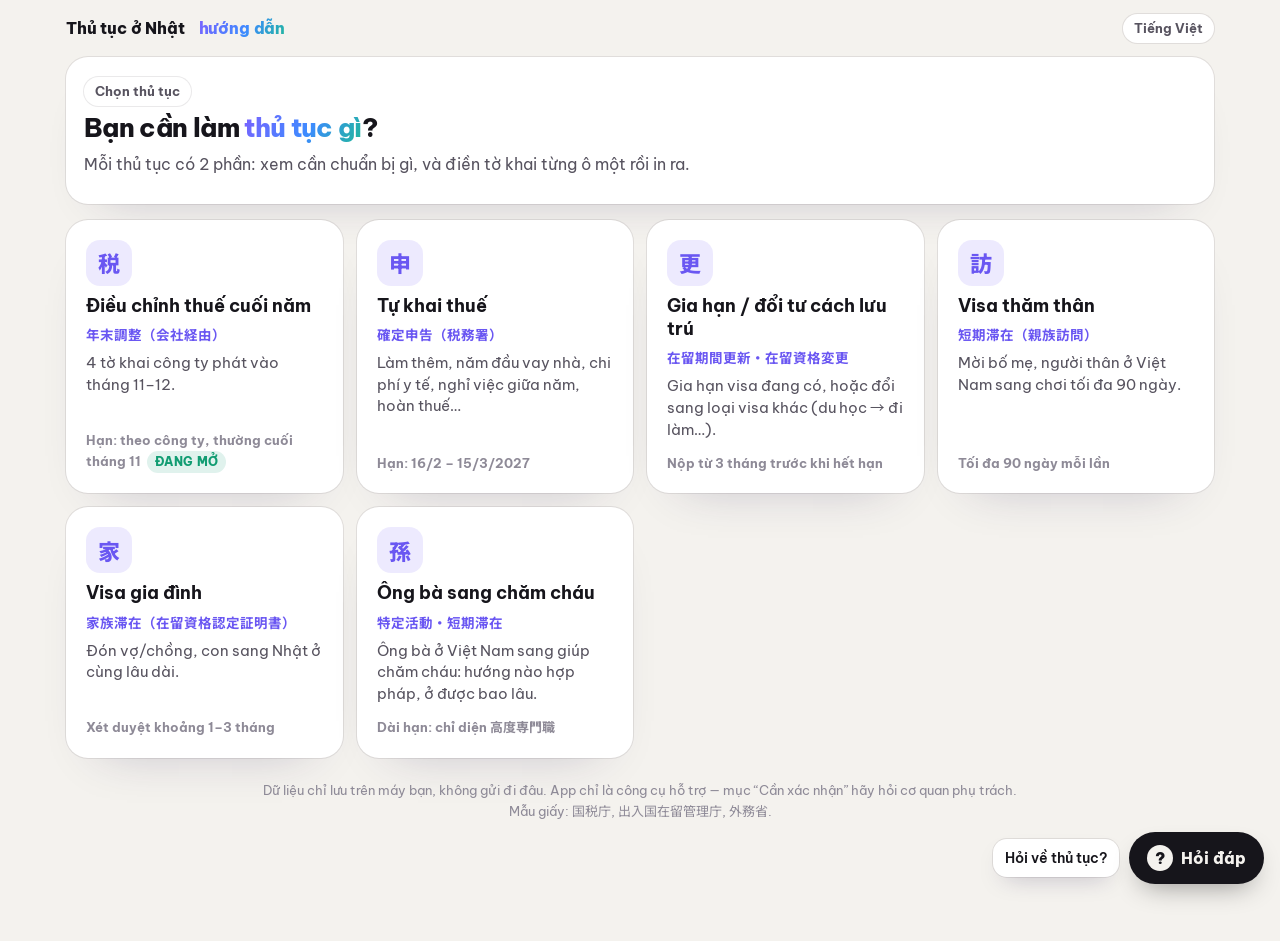
==== index.html @ f13cd837 "Trang chủ và hướng dẫn theo mẫu mới, thêm Ông bà sang chăm cháu, thêm Hỏi đáp Co-Authored-By: Claude" ====
<!DOCTYPE html>
<html lang="vi">
<head>
<meta charset="utf-8">
<meta name="viewport" content="width=device-width, initial-scale=1, viewport-fit=cover">
<meta name="theme-color" content="#F4F2EE">
<title>Thủ tục ở Nhật — hướng dẫn cho người Việt</title>
<meta name="description" content="Hướng dẫn người Việt tại Nhật: 年末調整, 確定申告, gia hạn lưu trú, visa gia đình, visa thăm thân, ông bà sang chăm cháu.">
<link rel="manifest" href="manifest.webmanifest">
<link rel="icon" type="image/png" sizes="32x32" href="icons/favicon-32.png">
<link rel="apple-touch-icon" href="icons/apple-touch-icon.png">
<meta name="apple-mobile-web-app-capable" content="yes">
<meta name="apple-mobile-web-app-title" content="Thủ tục Nhật">
<link rel="preconnect" href="https://fonts.googleapis.com"><link rel="preconnect" href="https://fonts.gstatic.com" crossorigin>
<link rel="stylesheet" href="https://fonts.googleapis.com/css2?family=Be+Vietnam+Pro:wght@400;500;600;700;800&family=Noto+Sans+JP:wght@400;500;700&family=Klee+One:wght@600&display=swap">
<link rel="stylesheet" href="assets/app.css?v=1795697270">
</head>
<body class="home-page">
<div class="wrap">
  <header class="top">
    <a class="brand" href="./" style="color:inherit;text-decoration:none">Thủ tục ở Nhật&nbsp;<span class="brand-g">hướng dẫn</span></a>
    <div class="top-r"><button type="button" class="pill install" id="installBtn" hidden><svg class="icon" width="16" height="16" viewBox="0 0 24 24" aria-hidden="true"><path d="M12 3v12M7 10l5 5 5-5M5 21h14"/></svg>Cài app</button><span class="pill-tag yr">Tiếng Việt</span>
      <div class="acct-pop" id="installPop" hidden><b>Cài app lên iPhone/iPad</b>1. Mở trang bằng Safari. 2. Bấm nút Chia sẻ. 3. Chọn 「Thêm vào MH chính」.</div></div>
  </header>
  <main id="app" aria-live="polite"><section class="card"><span class="pill-tag">Chọn thủ tục</span><h1>Bạn cần làm <span class="g">thủ tục gì</span>?</h1><p class="lead">Mỗi thủ tục có 2 phần: xem cần chuẩn bị gì, và điền tờ khai từng ô một rồi in ra.</p></section><div class="pgrid"><a class="pcard" href="nenmatsu.html"><span class="ic">税</span><b>Điều chỉnh thuế cuối năm</b><span class="jp">年末調整（会社経由）</span><p>4 tờ khai công ty phát vào tháng 11–12.</p><span class="when">Hạn: theo công ty, thường cuối tháng 11<span class=tag-open>ĐANG MỞ</span></span></a><a class="pcard" href="kakutei.html"><span class="ic">申</span><b>Tự khai thuế</b><span class="jp">確定申告（税務署）</span><p>Làm thêm, năm đầu vay nhà, chi phí y tế, nghỉ việc giữa năm, hoàn thuế…</p><span class="when">Hạn: 16/2 – 15/3/2027</span></a><a class="pcard" href="zairyu.html"><span class="ic">更</span><b>Gia hạn / đổi tư cách lưu trú</b><span class="jp">在留期間更新・在留資格変更</span><p>Gia hạn visa đang có, hoặc đổi sang loại visa khác (du học → đi làm…).</p><span class="when">Nộp từ 3 tháng trước khi hết hạn</span></a><a class="pcard" href="shinzoku.html"><span class="ic">訪</span><b>Visa thăm thân</b><span class="jp">短期滞在（親族訪問）</span><p>Mời bố mẹ, người thân ở Việt Nam sang chơi tối đa 90 ngày.</p><span class="when">Tối đa 90 ngày mỗi lần</span></a><a class="pcard" href="kazoku.html"><span class="ic">家</span><b>Visa gia đình</b><span class="jp">家族滞在（在留資格認定証明書）</span><p>Đón vợ/chồng, con sang Nhật ở cùng lâu dài.</p><span class="when">Xét duyệt khoảng 1–3 tháng</span></a><a class="pcard" href="mago.html"><span class="ic">孫</span><b>Ông bà sang chăm cháu</b><span class="jp">特定活動・短期滞在</span><p>Ông bà ở Việt Nam sang giúp chăm cháu: hướng nào hợp pháp, ở được bao lâu.</p><span class="when">Dài hạn: chỉ diện 高度専門職</span></a></div></main>
  <footer>Dữ liệu chỉ lưu trên máy bạn, không gửi đi đâu. App chỉ là công cụ hỗ trợ — mục “Cần xác nhận” hãy hỏi cơ quan phụ trách.<br>Mẫu giấy: 国税庁, 出入国在留管理庁, 外務省.</footer>
</div>
<nav class="nav" id="nav" hidden><div class="nav-in" id="navIn"></div></nav>
<script>window.QA_TOPIC="general"</script>
<script src="assets/faq-data.js?v=1795697270"></script>
<script src="assets/faq.js?v=1795697270"></script>
<script src="assets/pwa.js?v=1795697270"></script>
</body>
</html>
---- assets/app.css ----
/* Layout: một cột trên điện thoại; hướng dẫn 2 cột (tờ giấy | bước) trên máy tính */
:root{
  color-scheme:light;
  --bg:#F4F6F9; --surface:#FFFFFF; --sunken:#F1F4F8; --ink:#0F172A; --ink-2:#475569; --ink-3:#8492A6;
  --line:#E2E8F0; --line-2:#CBD5E1;
  --primary:#1D4ED8; --primary-ink:#FFFFFF; --primary-soft:#EEF3FF; --primary-line:#BFD0FF;
  --ok:#15803D; --ok-soft:#ECFDF3; --warn:#B45309; --warn-soft:#FFF7ED; --danger:#B91C1C; --danger-soft:#FEF2F2;
  --pen:#1F3FBF; --paper:#FFFDF7; --paper-line:#EFE9D8; --paper-ink:#8A7E5E; --mark:#F59E0B;
  --viewer:#E9EDF3;
  --r-lg:20px; --r-md:14px; --r-sm:10px;
  --sh-1:0 1px 2px rgba(15,23,42,.06),0 1px 1px rgba(15,23,42,.04); --sh-2:0 12px 32px -14px rgba(15,23,42,.22);
  --f:"Be Vietnam Pro","Noto Sans JP",-apple-system,BlinkMacSystemFont,"Segoe UI",Roboto,"Hiragino Sans",sans-serif;
  --jp:"Noto Sans JP","Hiragino Sans","Hiragino Kaku Gothic ProN","Yu Gothic",Meiryo,sans-serif;
  --hand:"Klee One","Noto Sans JP","Hiragino Maru Gothic ProN",sans-serif;
  /* tên cũ dùng trong code */
  --ux-warn:var(--warn); --ux-mint:var(--ok); --ux-ink-3:var(--ink-3); --ux-accent:var(--primary); --ux-accent-soft:var(--primary-soft); --ux-danger:var(--danger);
}
@media (prefers-color-scheme:dark){:root:not([data-theme="light"]){
  color-scheme:dark;
  --bg:#0B1120; --surface:#131B2E; --sunken:#1A2338; --ink:#E8EDF5; --ink-2:#AAB6C8; --ink-3:#7C89A0; --line:#243049; --line-2:#334260;
  --primary:#7EA6FF; --primary-ink:#0B1120; --primary-soft:rgba(126,166,255,.14); --primary-line:#3C5A9C;
  --ok:#4ADE80; --ok-soft:rgba(74,222,128,.12); --warn:#FBBF24; --warn-soft:rgba(251,191,36,.12); --danger:#F87171; --danger-soft:rgba(248,113,113,.12);
  --pen:#9DB8FF; --paper:#1C2436; --paper-line:#2A3550; --paper-ink:#A99F82; --viewer:#0E1526;
  --sh-1:0 1px 2px rgba(0,0,0,.4); --sh-2:0 12px 32px -14px rgba(0,0,0,.7);
}}
:root[data-theme="dark"]{
  color-scheme:dark;
  --bg:#0B1120; --surface:#131B2E; --sunken:#1A2338; --ink:#E8EDF5; --ink-2:#AAB6C8; --ink-3:#7C89A0; --line:#243049; --line-2:#334260;
  --primary:#7EA6FF; --primary-ink:#0B1120; --primary-soft:rgba(126,166,255,.14); --primary-line:#3C5A9C;
  --ok:#4ADE80; --ok-soft:rgba(74,222,128,.12); --warn:#FBBF24; --warn-soft:rgba(251,191,36,.12); --danger:#F87171; --danger-soft:rgba(248,113,113,.12);
  --pen:#9DB8FF; --paper:#1C2436; --paper-line:#2A3550; --paper-ink:#A99F82; --viewer:#0E1526;
  --sh-1:0 1px 2px rgba(0,0,0,.4); --sh-2:0 12px 32px -14px rgba(0,0,0,.7);
}
*,*::before,*::after{box-sizing:border-box}
html{-webkit-text-size-adjust:100%}
body{margin:0;min-height:100vh;background:var(--bg);color:var(--ink);font-family:var(--f);font-size:17px;line-height:1.6;-webkit-font-smoothing:antialiased;-webkit-tap-highlight-color:transparent;overflow-wrap:break-word}
body::before{content:"";position:fixed;inset:0 0 auto;height:env(safe-area-inset-top,0px);z-index:30;background:var(--bg)}
button,input,select,textarea{font:inherit;color:inherit}
button{cursor:pointer}
:focus-visible{outline:3px solid var(--primary);outline-offset:2px}
[hidden]{display:none!important}
.icon{width:20px;height:20px;stroke:currentColor;fill:none;stroke-width:2;stroke-linecap:round;stroke-linejoin:round;flex:none;vertical-align:middle}
.jp{font-family:var(--jp)}
.wrap{max-width:720px;margin:0 auto;padding-block:10px 120px;padding-left:max(16px,env(safe-area-inset-left,0px));padding-right:max(16px,env(safe-area-inset-right,0px))}
body.wide .wrap,body.wide .nav-in{max-width:1240px}
/* Header */
header.top{display:flex;align-items:center;gap:10px;margin:4px 0 14px}
.brand{display:flex;align-items:center;gap:10px;font-weight:800;font-size:16px;letter-spacing:-.01em}
.brand .logo{width:34px;height:34px;border-radius:10px;background:var(--primary);color:var(--primary-ink);display:grid;place-items:center;font-family:var(--jp);font-size:16px;font-weight:700}
.brand small{display:block;font-size:12px;font-weight:600;color:var(--ink-3);line-height:1.2}
.top-r{margin-left:auto;display:flex;gap:8px;align-items:center;position:relative}
.pill{display:inline-flex;align-items:center;gap:6px;height:30px;padding:0 12px;border-radius:999px;font-size:13px;font-weight:700;background:var(--surface);box-shadow:0 0 0 1px var(--line);color:var(--ink-2)}
.acct{width:40px;height:40px;border-radius:12px;border:0;background:var(--surface);box-shadow:0 0 0 1px var(--line);display:grid;place-items:center;color:var(--ink-2)}
.acct-pop{position:absolute;right:0;top:48px;z-index:40;width:260px;padding:14px;border-radius:var(--r-md);background:var(--surface);box-shadow:0 0 0 1px var(--line),var(--sh-2);font-size:14.5px;color:var(--ink-2)}
.acct-pop b{display:block;color:var(--ink);font-size:15.5px;margin-bottom:4px}
/* Cards & text */
.card{background:var(--surface);border-radius:var(--r-lg);padding:20px 18px;box-shadow:var(--sh-1),0 0 0 1px var(--line);margin-bottom:14px}
.eyebrow,.card>.pill:first-child{display:inline-block;height:auto;padding:0;background:none;box-shadow:none;font-size:12.5px;font-weight:800;color:var(--primary);letter-spacing:.05em;text-transform:uppercase}
h1{font-size:26px;line-height:1.25;margin:6px 0 8px;letter-spacing:-.025em;font-weight:800;text-wrap:balance}
h1 .g{color:var(--primary)}
h2{font-size:19px;margin:0;letter-spacing:-.015em;font-weight:800}
.lead{color:var(--ink-2);margin:0 0 6px;font-size:16px}
.small{font-size:14px;color:var(--ink-3);margin:4px 0 0}
.chosen{margin-top:12px;padding:10px 12px;border-radius:var(--r-sm);background:var(--sunken);font-size:14px;color:var(--ink-2)}
/* Buttons */
.btn{display:inline-flex;align-items:center;justify-content:center;gap:8px;min-height:54px;padding:0 22px;border:0;border-radius:var(--r-md);font-weight:700;font-size:16.5px;transition:transform .15s ease,background-color .2s,box-shadow .2s}
.btn:active{transform:scale(.98)}
.btn-pri{background:var(--primary);color:var(--primary-ink);box-shadow:0 6px 16px -8px rgba(29,78,216,.6)}
.btn-sec{background:var(--surface);color:var(--ink);box-shadow:inset 0 0 0 1.5px var(--line-2)}
.btn-ghost{background:transparent;color:var(--ink-2);box-shadow:inset 0 0 0 1.5px var(--line-2)}
.btn[disabled]{opacity:.4;cursor:default;box-shadow:none}
.btn-wide{width:100%}
.linkbtn{border:0;background:transparent;color:var(--primary);font-weight:700;font-size:15px;padding:8px 6px;min-height:44px}
/* Questions */
.sec-title{display:flex;align-items:center;gap:10px;margin:0 0 6px}
.sec-num{flex:none;width:32px;height:32px;border-radius:10px;display:grid;place-items:center;font-weight:800;font-size:14px;background:var(--primary-soft);color:var(--primary)}
.q{padding:16px 0;border-top:1px solid var(--line)}
.sec-title+.q,.q:first-of-type{border-top:0}
.q-head{display:flex;align-items:flex-start;gap:10px}
.q-label{flex:1;font-weight:700;font-size:17px;line-height:1.45}
.help-btn{flex:none;width:36px;height:36px;border-radius:10px;border:0;background:var(--sunken);color:var(--ink-2);font-weight:800;font-size:15px;transition:background-color .2s,color .2s}
.help-btn[aria-expanded="true"]{background:var(--primary);color:var(--primary-ink)}
.help{display:grid;grid-template-rows:0fr;transition:grid-template-rows .25s ease}
.help.open{grid-template-rows:1fr}
.help>div{overflow:hidden}
.help p{margin:10px 0 0;padding:11px 13px;border-radius:var(--r-sm);background:var(--sunken);font-size:15px;color:var(--ink-2);line-height:1.55}
.jp-req{display:inline-flex;align-items:center;gap:4px;margin-top:6px;padding:2px 9px;border-radius:7px;font-size:12.5px;font-weight:700;background:var(--warn-soft);color:var(--warn)}
.field{margin-top:10px}
.inp{width:100%;min-height:54px;padding:12px 14px;border-radius:var(--r-sm);border:0;background:var(--surface);box-shadow:inset 0 0 0 1.5px var(--line-2);font-size:17px;font-weight:500;transition:box-shadow .15s}
.inp:focus{outline:none;box-shadow:inset 0 0 0 2px var(--primary),0 0 0 4px var(--primary-soft)}
.inp::placeholder{color:var(--ink-3);font-weight:400}
select.inp{appearance:none;-webkit-appearance:none;background-image:linear-gradient(45deg,transparent 50%,var(--ink-3) 50%),linear-gradient(135deg,var(--ink-3) 50%,transparent 50%);background-position:calc(100% - 20px) 50%,calc(100% - 14px) 50%;background-size:6px 6px;background-repeat:no-repeat;padding-right:36px}
.sub-label{display:block;font-size:14px;font-weight:700;color:var(--ink-2);margin:12px 0 5px}
.chips{display:grid;grid-template-columns:repeat(auto-fit,minmax(140px,1fr));gap:8px;margin-top:12px}
.chip{display:flex;align-items:center;gap:10px;min-height:52px;padding:10px 14px;border-radius:var(--r-sm);border:0;background:var(--surface);box-shadow:inset 0 0 0 1.5px var(--line-2);font-weight:700;font-size:16px;color:var(--ink);text-align:left;line-height:1.3;transition:background-color .15s,box-shadow .15s}
.chip::before{content:"";flex:none;width:20px;height:20px;border-radius:50%;box-shadow:inset 0 0 0 2px var(--line-2);transition:box-shadow .15s}
.chip[aria-pressed="true"]{background:var(--primary-soft);color:var(--primary);box-shadow:inset 0 0 0 2px var(--primary)}
.chip[aria-pressed="true"]::before{box-shadow:inset 0 0 0 6px var(--primary)}
.hint{font-size:14px;color:var(--ink-3);margin-top:6px}
.calc{margin-top:8px;font-size:14.5px;color:var(--ok);font-weight:700}
.warnbox{display:flex;gap:10px;margin-top:10px;padding:12px 14px;border-radius:var(--r-md);background:var(--warn-soft);color:var(--ink);font-size:15px;line-height:1.5}
.warnbox>.icon{color:var(--warn);margin-top:1px}
.stopbox{padding:14px 16px;border-radius:var(--r-md);background:var(--danger-soft);color:var(--ink);font-size:16px;box-shadow:inset 3px 0 0 var(--danger)}
.person{margin-top:12px;padding:16px;border-radius:var(--r-md);background:var(--sunken);box-shadow:inset 0 0 0 1px var(--line)}
.person .chip,.person .inp{background:var(--surface)}
.person-h{display:flex;justify-content:space-between;align-items:center;font-weight:800}
.del{border:0;background:transparent;color:var(--danger);font-weight:700;font-size:15px;min-height:40px;padding:0 6px}
.add{margin-top:12px}
.checks label{display:flex;gap:12px;align-items:flex-start;padding:12px 14px;margin-top:8px;border-radius:var(--r-sm);box-shadow:inset 0 0 0 1.5px var(--line-2);font-size:16px;font-weight:600}
.checks input{width:22px;height:22px;flex:none;margin-top:1px;accent-color:var(--primary)}
.grid2{display:grid;grid-template-columns:1fr 1fr;gap:10px}
@media (max-width:460px){.grid2{grid-template-columns:1fr}}
/* Picker */
.pick-list{display:grid;gap:12px;margin-bottom:14px}
@media (min-width:900px){.pick-list{grid-template-columns:1fr 1fr}}
.pk{position:relative;display:flex;gap:14px;align-items:flex-start;width:100%;text-align:left;padding:12px;border:0;border-radius:var(--r-lg);background:var(--surface);box-shadow:0 0 0 1px var(--line),var(--sh-1);color:var(--ink);transition:box-shadow .2s}
.pk:hover{box-shadow:0 0 0 1.5px var(--primary-line),var(--sh-1)}
.pk.on{box-shadow:0 0 0 2px var(--primary),0 10px 24px -14px rgba(29,78,216,.55)}
.pk-thumb{position:relative;flex:none;width:112px;height:80px;border-radius:10px;overflow:hidden;background:#fff;box-shadow:0 0 0 1px var(--line)}
.pk-thumb img{width:100%;height:100%;object-fit:cover;object-position:0 0}
.pk-thumb span{position:absolute;left:5px;bottom:5px;padding:1px 6px;border-radius:6px;background:rgba(15,23,42,.8);color:#fff;font-size:11px;font-weight:700}
.pk-body{min-width:0;padding-right:30px}
.pk-t{display:block;font-family:var(--jp);font-weight:700;font-size:14.5px;line-height:1.4}
.pk-y{display:block;font-size:13px;color:var(--ink-3);font-weight:600;margin:3px 0 6px}
.pk-w{display:block;font-size:14px;color:var(--ink-2);line-height:1.45}
.pk-check{position:absolute;top:12px;right:12px;width:28px;height:28px;border-radius:9px;display:grid;place-items:center;box-shadow:inset 0 0 0 2px var(--line-2);background:var(--surface);color:var(--primary-ink)}
.pk.on .pk-check{background:var(--primary);box-shadow:none}
.tip{display:flex;gap:10px;padding:12px 14px;border-radius:var(--r-md);background:var(--primary-soft);color:var(--ink);font-size:14.5px;line-height:1.5;margin-bottom:14px}
.tip>.icon{color:var(--primary);margin-top:1px}
/* Guide */
.gtop{position:sticky;top:env(safe-area-inset-top,0px);z-index:8;display:flex;align-items:center;gap:12px;padding:8px 0 12px;background:var(--bg)}
.iconbtn{flex:none;width:44px;height:44px;border-radius:12px;border:0;display:grid;place-items:center;background:var(--surface);color:var(--ink);box-shadow:0 0 0 1px var(--line)}
.prog{flex:1;min-width:0}
.prog-row{display:flex;justify-content:space-between;gap:10px;font-size:13.5px;font-weight:700;color:var(--ink-2)}
.prog-row span{overflow:hidden;text-overflow:ellipsis;white-space:nowrap}
.prog-row b{color:var(--ink);font-variant-numeric:tabular-nums}
.bar{height:6px;border-radius:3px;background:var(--line);overflow:hidden;margin-top:6px}
.bar i{display:block;height:100%;border-radius:inherit;background:var(--primary);transform-origin:0 50%;transition:transform .4s ease}
.glayout{display:grid;gap:14px;align-items:start}
@media (min-width:900px){body.wide .glayout{grid-template-columns:minmax(0,1.25fr) minmax(0,1fr)}.glayout .fpanel{position:sticky;top:calc(env(safe-area-inset-top,0px) + 76px)}}
.fpanel{position:relative;padding:0;overflow:hidden;margin:0}
.fview{overflow:auto;background:var(--viewer);height:260px;-webkit-overflow-scrolling:touch}
@media (min-width:900px){.fview{height:calc(100vh - 200px);min-height:420px}}
.fview svg{display:block}
.ftools{position:absolute;right:10px;top:10px;display:flex;gap:6px;padding:5px;border-radius:14px;background:rgba(255,255,255,.95);box-shadow:0 2px 10px rgba(15,23,42,.15),0 0 0 1px rgba(15,23,42,.06)}
.ftools button{min-width:40px;height:40px;padding:0 10px;border:0;border-radius:10px;background:transparent;color:#0F172A;font-weight:700;font-size:13.5px;display:grid;place-items:center}
.ftools button.on{background:#0F172A;color:#fff}
.flabel{position:absolute;left:10px;top:10px;padding:5px 10px;border-radius:9px;background:rgba(15,23,42,.82);color:#fff;font-size:12.5px;font-weight:600;pointer-events:none}
.fnote{margin:0;padding:8px 12px;font-size:12.5px;color:var(--ink-3);border-top:1px solid var(--line)}
.hl{fill:rgba(29,78,216,.16);stroke:#1D4ED8;stroke-width:2;animation:hlp 1.8s ease-in-out infinite}
@keyframes hlp{50%{fill:rgba(29,78,216,.28)}}
.step-card{margin:0;animation:rise .3s ease-out}
@keyframes rise{from{opacity:.4;transform:translateY(6px)}to{opacity:1;transform:none}}
.crumb{font-family:var(--jp);font-size:13px;color:var(--ink-2);font-weight:500;line-height:1.5}
.st{display:flex;gap:10px;align-items:flex-start;margin-top:10px}
.st .n{flex:none;font-size:13px;font-weight:800;color:var(--primary);background:var(--primary-soft);border-radius:8px;padding:3px 8px;margin-top:4px;font-variant-numeric:tabular-nums}
.st .tt{font-family:var(--jp);font-size:23px;font-weight:700;line-height:1.35;letter-spacing:-.01em}
.st .tt small{display:block;font-family:var(--f);font-size:15px;color:var(--ink-3);font-weight:600;letter-spacing:0}
.vi{font-size:17px;margin:10px 0 4px;color:var(--ink)}
.steplist{margin:8px 0 0;padding-left:20px;font-size:16px}
.steplist li{margin:4px 0}
.badges{display:flex;flex-wrap:wrap;gap:6px;margin:10px 0 0}
.b-jp,.b-opt{display:inline-flex;align-items:center;gap:5px;padding:3px 10px;border-radius:7px;font-size:13px;font-weight:700}
.b-jp{background:var(--warn-soft);color:var(--warn)}.b-opt{background:var(--danger-soft);color:var(--danger)}
.write{margin-top:14px;border-radius:var(--r-md);background:var(--paper);box-shadow:inset 0 0 0 1.5px var(--paper-line);padding:10px 14px 6px;background-image:repeating-linear-gradient(transparent 0 39px,var(--paper-line) 39px 40px);background-position:0 30px}
.write .wl{display:flex;align-items:center;gap:6px;font-size:12px;font-weight:800;color:var(--paper-ink);letter-spacing:.05em;text-transform:uppercase;height:30px}
.write .row{display:flex;justify-content:space-between;align-items:center;gap:12px;min-height:40px;font-family:var(--jp);font-size:13.5px;color:var(--paper-ink)}
.write .row b{font-family:var(--hand);font-size:22px;color:var(--pen);font-weight:600;text-align:right;white-space:pre-wrap;word-break:break-word;line-height:1.35}
.write .row.only b{text-align:left;flex:1}
.memo{margin-top:12px}
.note{display:flex;gap:10px;margin:14px 0 0;font-size:15px;color:var(--ink-2);line-height:1.55}
.note>.icon{color:var(--primary);margin-top:2px}
.glinks{text-align:center;margin-top:8px}
.nav{position:fixed;left:0;right:0;bottom:0;z-index:20;background:color-mix(in srgb,var(--surface) 92%,transparent);backdrop-filter:blur(12px);-webkit-backdrop-filter:blur(12px);border-top:1px solid var(--line);padding-block:12px calc(12px + env(safe-area-inset-bottom,0px));padding-left:max(16px,env(safe-area-inset-left,0px));padding-right:max(16px,env(safe-area-inset-right,0px))}
.nav-in{max-width:720px;margin:0 auto;display:flex;gap:10px}
.nav-in .btn{flex:1}
.nav-in .btn-back{flex:0 0 64px;padding:0}
@media (min-width:900px){.nav-in .btn-back{flex:0 0 160px}}
/* Summary */
.done-h{display:flex;gap:12px;align-items:center}
.done-ic{flex:none;width:52px;height:52px;border-radius:16px;background:var(--ok-soft);color:var(--ok);display:grid;place-items:center}
.stats{display:flex;gap:8px;flex-wrap:wrap;margin:14px 0 4px}
.chipx{display:inline-flex;align-items:center;gap:6px;height:30px;padding:0 12px;border-radius:999px;font-size:13.5px;font-weight:700}
.cx-blue{background:var(--primary-soft);color:var(--primary)}.cx-gray{background:var(--sunken);color:var(--ink-2)}.cx-warn{background:var(--warn-soft);color:var(--warn)}
.overview h2{font-family:var(--jp);font-size:16px}
.ov-img{margin-top:10px;overflow:auto;border-radius:12px;box-shadow:0 0 0 1px var(--line);background:#fff;cursor:zoom-in}
.ov-img svg{display:block;width:100%;height:auto}
.ov-img.big{cursor:zoom-out}.ov-img.big svg{width:1500px;max-width:none}
.sum-group h2{font-family:var(--jp);font-size:15.5px;margin-bottom:6px}
.sum-item{display:flex;gap:12px;align-items:flex-start;width:100%;text-align:left;border:0;background:transparent;padding:12px 4px;border-top:1px solid var(--line);color:var(--ink)}
.sum-item:hover{background:var(--sunken)}
.sum-item .n{flex:none;min-width:30px;height:30px;padding:0 6px;border-radius:9px;display:grid;place-items:center;font-size:13px;font-weight:800;background:var(--sunken);color:var(--ink-2)}
.sum-item .tt{font-family:var(--jp);font-weight:700}
.sum-item .vv{display:block;font-size:15px;color:var(--pen);white-space:pre-wrap;font-family:var(--hand)}
.sum-item .go{margin-left:auto;flex:none;color:var(--primary);font-weight:700;font-size:14px;padding-top:4px}
.actions{display:grid;gap:10px}
footer{margin-top:22px;font-size:13px;color:var(--ink-3);text-align:center;line-height:1.6}
footer a{color:inherit}
/* Lightbox (xem tờ giấy toàn màn hình) */
.lb{position:fixed;inset:0;z-index:50;background:#0B1220;color:#fff;display:flex;flex-direction:column;animation:lbin .2s ease-out}
@keyframes lbin{from{opacity:0}to{opacity:1}}
.lb-top{display:flex;align-items:center;gap:10px;padding:calc(10px + env(safe-area-inset-top,0px)) max(14px,env(safe-area-inset-right,0px)) 10px max(14px,env(safe-area-inset-left,0px))}
.lb-x{flex:none;width:44px;height:44px;border-radius:12px;border:0;background:rgba(255,255,255,.12);color:#fff;display:grid;place-items:center}
.lb-t{flex:1;min-width:0}.lb-t b{display:block;font-family:var(--jp);font-size:15px;line-height:1.35}.lb-t small{color:rgba(255,255,255,.62);font-size:13px;font-weight:600}
.lb-wrap{position:relative;flex:1;min-height:0;display:flex}
.lb-img{flex:1;overflow:auto;background:#1A2232;display:flex;-webkit-overflow-scrolling:touch}
.lb-sc{margin:auto;padding:8px}.lb-sc svg{display:block}
.lb-z{position:absolute;left:12px;bottom:12px;display:flex;gap:6px}
.lb-z button{min-width:46px;height:46px;padding:0 12px;border-radius:12px;border:0;background:rgba(255,255,255,.95);color:#0F172A;font-weight:700;font-size:14px;display:grid;place-items:center;box-shadow:0 4px 12px rgba(0,0,0,.3)}
.lb-how{background:var(--surface);color:var(--ink);border-radius:20px 20px 0 0;padding:14px max(16px,env(safe-area-inset-right,0px)) 0 max(16px,env(safe-area-inset-left,0px))}
.lb-how .h3{font-weight:800;font-size:15.5px;margin-bottom:8px}
.lb-how ol{list-style:none;margin:0;padding:0;display:grid;gap:6px}
.lb-how li{display:flex;gap:10px;align-items:flex-start;font-size:14.5px;line-height:1.45;color:var(--ink-2)}
.lb-how li i{flex:none;width:22px;height:22px;border-radius:7px;background:var(--mark);color:#111;font-style:normal;font-weight:800;font-size:12.5px;display:grid;place-items:center}
.lb-how li b{color:var(--ink);font-family:var(--jp)}
.lb-act{display:flex;gap:10px;padding:12px 0 calc(16px + env(safe-area-inset-bottom,0px))}
.lb-act .btn{flex:1}
.mark{fill:rgba(245,158,11,.16);stroke:#F59E0B;stroke-width:2.2}
.markn{fill:#F59E0B}.markt{fill:#111;font:800 11px var(--f)}
@media (prefers-reduced-motion:reduce){*,*::before,*::after{animation-duration:.001ms!important;transition-duration:.001ms!important}}
@media print{
  header.top .top-r,.nav,.no-print,.gtop,.lb{display:none!important}
  body{background:#fff;color:#000;font-size:12pt}
  .card{box-shadow:none;border:1px solid #ccc;break-inside:avoid}
  .overview{break-before:page}.ov-img{overflow:visible;box-shadow:none}.ov-img svg,.ov-img.big svg{width:100%;max-width:100%}
  .sum-group{display:none!important}
}
@media (max-width:899px){.hide-sm{display:none}}
/* ===== Trang thủ tục & trang chủ ===== */
.back{display:inline-flex;align-items:center;gap:6px;height:40px;padding:0 12px 0 8px;border-radius:12px;background:var(--surface);box-shadow:0 0 0 1px var(--line);color:var(--ink);font-weight:700;font-size:14px;text-decoration:none}
.hero-card h1{margin-bottom:6px}
.tabbar{position:sticky;top:env(safe-area-inset-top,0px);z-index:9;display:grid;grid-template-columns:repeat(3,1fr);gap:6px;padding:6px;margin:0 0 14px;border-radius:16px;background:var(--surface);box-shadow:0 0 0 1px var(--line),var(--sh-1)}
.tab{display:flex;align-items:center;justify-content:center;gap:8px;min-height:48px;padding:6px 8px;border:0;border-radius:11px;background:transparent;color:var(--ink-2);font-weight:700;font-size:14.5px;line-height:1.25;text-align:center}
.tab span{flex:none;width:22px;height:22px;border-radius:7px;display:grid;place-items:center;font-size:12px;background:var(--sunken);color:var(--ink-2)}
.tab.on{background:var(--primary);color:var(--primary-ink)}.tab.on span{background:rgba(255,255,255,.22);color:var(--primary-ink)}
@media (max-width:480px){.tab{flex-direction:column;gap:3px;font-size:12.5px}}
body:has(.tabbar) .gtop{top:calc(env(safe-area-inset-top,0px) + 72px)}
.facts{display:grid;gap:10px;margin-bottom:14px}
@media (min-width:700px){.facts{grid-template-columns:1fr 1fr}}
.fact{display:flex;gap:12px;padding:14px 16px;border-radius:var(--r-lg);background:var(--surface);box-shadow:0 0 0 1px var(--line),var(--sh-1)}
.fact-ic{flex:none;width:38px;height:38px;border-radius:12px;display:grid;place-items:center;background:var(--primary-soft);color:var(--primary)}
.fact b{display:block;font-size:14px;color:var(--ink-3);font-weight:700;margin-bottom:2px}
.fact span{display:block;font-size:15.5px;line-height:1.55}
.fact small{display:block;margin-top:6px;font-size:13.5px;color:var(--ink-2);line-height:1.5}
.tl{list-style:none;margin:10px 0 0;padding:0;counter-reset:s;display:grid;gap:12px}
.tl li{position:relative;padding-left:44px;counter-increment:s;min-height:32px}
.tl li::before{content:counter(s);position:absolute;left:0;top:0;width:32px;height:32px;border-radius:10px;display:grid;place-items:center;background:var(--primary);color:var(--primary-ink);font-weight:800;font-size:14px}
.tl li b{display:block;font-size:16px}.tl li span{display:block;font-size:15px;color:var(--ink-2);line-height:1.55}
.cl{list-style:none;margin:10px 0 0;padding:0;display:grid;gap:8px}
.cl li{display:flex;gap:12px;align-items:flex-start;padding:12px;border-radius:var(--r-md);background:var(--sunken)}
.cl li.done{opacity:.6}
.ckb{flex:none;width:30px;height:30px;border-radius:9px;border:0;background:var(--surface);box-shadow:inset 0 0 0 2px var(--line-2);display:grid;place-items:center;color:var(--primary-ink)}
.cl li.done .ckb{background:var(--ok);box-shadow:none}
.cl b{display:block;font-size:15.5px;line-height:1.45}.cl b .jp{font-weight:700}
.cl span{display:block;font-size:14.5px;color:var(--ink-2);line-height:1.5;margin-top:2px}
.cl small{display:flex;gap:5px;align-items:center;margin-top:5px;font-size:13.5px;color:var(--ink-3)}
.cl em{display:flex;gap:5px;align-items:flex-start;margin-top:5px;font-size:13.5px;color:var(--warn);font-style:normal;font-weight:600}
.src ul{list-style:none;margin:8px 0 0;padding:0;display:grid;gap:8px;font-size:15px}
.src a{color:var(--primary);font-weight:600}
.write .muted{color:var(--ink-3);font-family:var(--f);font-size:15px}
.kv{display:grid;gap:8px;margin-top:10px}
.kv div{display:flex;justify-content:space-between;gap:10px;padding:10px 12px;border-radius:var(--r-sm);background:var(--sunken);font-size:15px}
.kv b{font-variant-numeric:tabular-nums}.kv .big{background:var(--primary-soft);color:var(--primary);font-size:17px}
.procs{display:grid;gap:12px}
@media (min-width:760px){.procs{grid-template-columns:1fr 1fr}}
.proc{display:flex;gap:14px;align-items:flex-start;padding:16px;border-radius:var(--r-lg);background:var(--surface);box-shadow:0 0 0 1px var(--line),var(--sh-1);color:var(--ink);text-decoration:none;transition:box-shadow .2s}
.proc:hover{box-shadow:0 0 0 2px var(--primary-line),var(--sh-1)}
.proc-ic{flex:none;width:48px;height:48px;border-radius:14px;display:grid;place-items:center;background:var(--primary-soft);color:var(--primary)}
.proc b{display:block;font-size:17px;line-height:1.35}.proc .jp{display:block;font-size:13px;color:var(--ink-3);margin:2px 0 6px}
.proc span.d{display:block;font-size:14.5px;color:var(--ink-2);line-height:1.5}
.proc .go{margin-left:auto;align-self:center;color:var(--primary)}
.proc.main{box-shadow:0 0 0 2px var(--primary),var(--sh-1)}
.mini-hero{margin:0 2px 10px}.mini-hero b{display:block;font-size:18px;font-weight:800;line-height:1.3}.mini-hero .jp{display:block;font-size:12.5px;color:var(--ink-3);line-height:1.4}
@media (max-width:480px){.flabel{display:none}.brand small{display:none}.brand{font-size:15px;gap:8px}.install{padding:0 10px}h1{font-size:24px}}
.install{white-space:nowrap;flex:none;border:0;cursor:pointer;background:var(--primary);color:var(--primary-ink);box-shadow:none}
.back{flex:none}
/* ===== Theme theo mẫu đã duyệt (nền ngà, nhấn tím, nút đen) ===== */
:root:not([data-theme="dark"]){
  --bg:#F4F2EE; --surface:#FFFFFF; --sunken:#F5F3EF; --ink:#16151B; --ink-2:#57535F; --ink-3:#8E8A97;
  --line:rgba(22,21,27,.09); --line-2:rgba(22,21,27,.17);
  --primary:#6A57F2; --primary-ink:#FFFFFF; --primary-soft:rgba(106,87,242,.12); --primary-line:rgba(106,87,242,.45);
  --ok:#119C72; --ok-soft:rgba(17,156,114,.13); --warn:#D6731E; --warn-soft:rgba(214,115,30,.1);
  --grad:linear-gradient(120deg,#7B61FF,#3D8BFF 55%,#1FB89A);
  --sh-1:0 0 0 0 transparent; --sh-2:0 24px 50px -36px rgba(40,30,80,.3);
}
@media (prefers-color-scheme:dark){:root:not([data-theme="light"]){--grad:linear-gradient(120deg,#B7A4FF,#7DB4FF 55%,#A5F2D3);--primary:#B7A4FF;--primary-ink:#0B0C12;--primary-soft:rgba(183,164,255,.15)}}
body.proc-page .wrap,body.home-page .wrap{max-width:1180px}
.card{border-radius:22px;box-shadow:0 0 0 1px var(--line),0 24px 50px -36px rgba(40,30,80,.3)}
.btn{border-radius:999px}
.btn-pri{background:var(--ink);color:var(--bg);box-shadow:none}
.btn-sec{background:var(--surface);box-shadow:inset 0 0 0 1.5px var(--line-2)}
.bar i{background:var(--grad)}
.brand .logo{background:var(--ink);color:var(--bg)}
.brand-g{background:var(--grad);-webkit-background-clip:text;background-clip:text;color:transparent}
h1 .g{background:var(--grad);-webkit-background-clip:text;background-clip:text;color:transparent}
.pill-tag{display:inline-block;padding:4px 11px;border-radius:999px;font-size:13px;font-weight:700;background:var(--surface);box-shadow:0 0 0 1px var(--line);color:var(--ink-2)}
/* Trang chủ */
.pgrid{display:grid;gap:14px;grid-template-columns:repeat(auto-fill,minmax(min(100%,260px),1fr));margin-top:16px}
.pcard{display:flex;flex-direction:column;gap:8px;padding:20px;border-radius:22px;background:var(--surface);box-shadow:0 0 0 1px var(--line),0 24px 50px -36px rgba(40,30,80,.3);color:var(--ink);text-decoration:none;transition:box-shadow .2s,transform .2s}
.pcard:hover{box-shadow:0 0 0 2px var(--primary-line),0 24px 50px -36px rgba(40,30,80,.3);transform:translateY(-1px)}
.pcard .ic{width:46px;height:46px;border-radius:14px;display:grid;place-items:center;font-size:22px;font-weight:800;background:var(--primary-soft);color:var(--primary);font-family:var(--jp)}
.pcard b{font-size:18px;line-height:1.3}.pcard .jp{font-size:13.5px;color:var(--primary);font-weight:700;line-height:1.4}
.pcard p{margin:0;color:var(--ink-2);font-size:14.5px;line-height:1.5}
.pcard .when{margin-top:auto;padding-top:4px;font-size:13px;font-weight:700;color:var(--ink-3)}
.tag-open{display:inline-block;margin-left:6px;padding:2px 8px;border-radius:999px;font-size:11.5px;font-weight:800;background:var(--ok-soft);color:var(--ok);letter-spacing:.03em}
/* Trang thủ tục: đầu trang + chế độ */
.case-card .eyebrow{display:inline-block;padding:4px 11px;border-radius:999px;font-size:12.5px;font-weight:700;letter-spacing:0;text-transform:none;background:var(--surface);box-shadow:0 0 0 1px var(--line);color:var(--ink-2)}
.case-card h1{margin:10px 0 6px}
.mode{display:grid;grid-template-columns:1fr 1fr;gap:12px;margin:16px 0 0}
.mode button{display:flex;gap:12px;align-items:flex-start;text-align:left;padding:14px 16px;border:0;border-radius:18px;background:var(--surface);box-shadow:0 0 0 1px var(--line);color:var(--ink)}
.mode button.on{box-shadow:0 0 0 2.5px var(--primary)}
.mode .n{flex:none;width:36px;height:36px;border-radius:50%;display:grid;place-items:center;font-weight:800;background:var(--ink);color:var(--bg)}
.mode b{display:block;font-size:17px}.mode span.s{display:block;font-size:14px;color:var(--ink-2);line-height:1.45}
.quad{display:grid;grid-template-columns:repeat(4,1fr);gap:10px;margin-top:14px}
.qd{background:var(--sunken);border-radius:14px;padding:10px 12px}
.qd small{display:block;color:var(--ink-3);font-weight:800;font-size:12px;letter-spacing:.04em;text-transform:uppercase}
.qd b{display:block;font-size:15px;line-height:1.45}
.qd em{display:block;font-style:normal;font-size:12.5px;color:var(--ink-2);margin-top:4px;line-height:1.45}
.cols{display:grid;grid-template-columns:minmax(0,1fr) 360px;gap:16px;align-items:start;margin-top:16px}
.cols>div{display:grid;gap:16px;align-content:start}
.steps2{list-style:none;margin:8px 0 0;padding:0;counter-reset:s}
.steps2 li{position:relative;padding:12px 0 12px 46px;border-top:1px solid var(--line)}
.steps2 li::before{counter-increment:s;content:counter(s);position:absolute;left:0;top:12px;width:32px;height:32px;border-radius:50%;display:grid;place-items:center;font-weight:800;background:var(--primary-soft);color:var(--primary)}
.steps2 b{display:block}.steps2 span{display:block;color:var(--ink-2);font-size:14.5px;line-height:1.5}
.warn2{margin-top:12px;padding:10px 12px;border-radius:12px;background:var(--warn-soft);box-shadow:inset 3px 0 0 var(--warn);font-size:14px;line-height:1.55}
.doc2{display:flex;gap:10px;align-items:flex-start;padding:10px 0;border-top:1px solid var(--line);font-size:15px;line-height:1.45}
.doc2 .ckb{width:24px;height:24px;border-radius:7px;margin-top:1px}
.doc2 small{display:block;color:var(--ink-3);font-size:13px;margin-top:2px}
.doc2 em{display:block;font-style:normal;color:var(--warn);font-size:13px;font-weight:600;margin-top:2px}
.doc2.done{opacity:.55}.doc2.done .ckb{background:var(--ok);box-shadow:none}
.side-act{display:grid;gap:10px;margin-top:14px}
@media (max-width:860px){.cols{grid-template-columns:1fr}.quad{grid-template-columns:1fr 1fr}.mode{grid-template-columns:1fr}}
/* Nhập dữ liệu */
.lab2{margin:14px 0 6px;font-size:12.5px;font-weight:800;color:var(--ink-3);letter-spacing:.05em;text-transform:uppercase}
.inbox .inp{background:var(--sunken)}
.fview{background:#fff}
/* Hỏi đáp */
.qa-fab{position:fixed;right:max(16px,env(safe-area-inset-right,0px));bottom:calc(16px + env(safe-area-inset-bottom,0px));z-index:40;display:flex;align-items:center;gap:10px}
body.has-nav .qa-fab{bottom:calc(92px + env(safe-area-inset-bottom,0px))}
.qa-bub{padding:8px 12px;border-radius:14px;background:var(--surface);box-shadow:0 0 0 1px var(--line),0 10px 24px -12px rgba(40,30,80,.35);font-size:14px;font-weight:600;color:var(--ink);white-space:nowrap}
.qa-btn{display:inline-flex;align-items:center;gap:8px;height:52px;padding:0 18px;border:0;border-radius:999px;background:var(--ink);color:var(--bg);font-weight:800;font-size:15.5px;box-shadow:0 12px 28px -12px rgba(0,0,0,.45)}
.qa-btn i{font-style:normal;width:26px;height:26px;border-radius:50%;display:grid;place-items:center;background:var(--bg);color:var(--ink);font-weight:900}
@media (max-width:600px){.qa-bub,.qa-btn span{display:none}.qa-btn{width:52px;padding:0;justify-content:center}}
.qa-panel{position:fixed;right:max(16px,env(safe-area-inset-right,0px));bottom:calc(16px + env(safe-area-inset-bottom,0px));z-index:60;width:380px;max-width:calc(100vw - 32px);height:min(640px,calc(100vh - 40px));display:flex;flex-direction:column;border-radius:22px;background:var(--surface);box-shadow:0 0 0 1px var(--line),0 30px 70px -20px rgba(20,15,40,.45);overflow:hidden}
@media (max-width:600px){.qa-panel{inset:0;width:auto;max-width:none;height:auto;border-radius:0;padding-top:env(safe-area-inset-top,0px)}}
.qa-h{display:flex;align-items:center;gap:10px;padding:14px 14px 10px}
.qa-av{flex:none;width:38px;height:38px;border-radius:12px;display:grid;place-items:center;background:var(--primary);color:#fff;font-weight:800;font-family:var(--jp)}
.qa-h b{display:block;font-size:15.5px}.qa-h small{display:flex;align-items:center;gap:5px;font-size:12.5px;color:var(--ok);font-weight:600}
.qa-x{margin-left:auto;width:40px;height:40px;border-radius:12px;border:0;background:var(--sunken);color:var(--ink);font-size:18px}
.qa-topic{display:flex;justify-content:space-between;align-items:center;gap:8px;padding:8px 14px;background:var(--primary-soft);font-size:13.5px;font-weight:700;color:var(--primary)}
.qa-topic select{border:0;background:transparent;color:var(--primary);font-weight:800;font-size:13.5px;text-decoration:underline;max-width:55%}
.qa-log{flex:1;overflow:auto;padding:12px 14px;display:flex;flex-direction:column;gap:10px;background:var(--bg)}
.qa-m{max-width:92%;padding:10px 12px;border-radius:16px;font-size:14.5px;line-height:1.5}
.qa-m.bot{align-self:flex-start;background:var(--surface);box-shadow:0 0 0 1px var(--line)}
.qa-m.me{align-self:flex-end;background:var(--ink);color:var(--bg)}
.qa-m ul{margin:6px 0 0;padding-left:18px}.qa-m li{margin:4px 0}
.qa-tag{display:inline-block;margin-left:4px;padding:0 6px;border-radius:6px;font-size:11px;font-weight:800;vertical-align:1px}
.qa-tag.ok{background:var(--ok-soft);color:var(--ok)}.qa-tag.cx{background:var(--warn-soft);color:var(--warn)}
.qa-src{margin-top:8px;font-size:12px;color:var(--ink-3)}.qa-src a{color:var(--primary)}
.qa-sug{display:grid;gap:6px;margin-top:8px}
.qa-sug button{text-align:left;padding:9px 11px;border-radius:12px;border:0;background:var(--surface);box-shadow:inset 0 0 0 1.5px var(--line-2);font-weight:600;font-size:14px;color:var(--ink)}
.qa-go{display:inline-flex;margin-top:8px;padding:6px 11px;border-radius:999px;background:var(--primary-soft);color:var(--primary);font-weight:700;font-size:13px;text-decoration:none;border:0}
.qa-in{display:flex;gap:8px;padding:10px 12px calc(10px + env(safe-area-inset-bottom,0px));border-top:1px solid var(--line);background:var(--surface)}
.qa-in input{flex:1;min-height:46px;padding:0 14px;border-radius:999px;border:0;background:var(--sunken);box-shadow:inset 0 0 0 1.5px var(--line);font-size:16px}
.qa-in button{flex:none;width:46px;height:46px;border-radius:50%;border:0;background:var(--ink);color:var(--bg);font-size:18px;font-weight:800}
@media print{.qa-fab,.qa-panel{display:none!important}}

@media (max-width:420px){.brand-g{display:none}.brand{white-space:nowrap}}
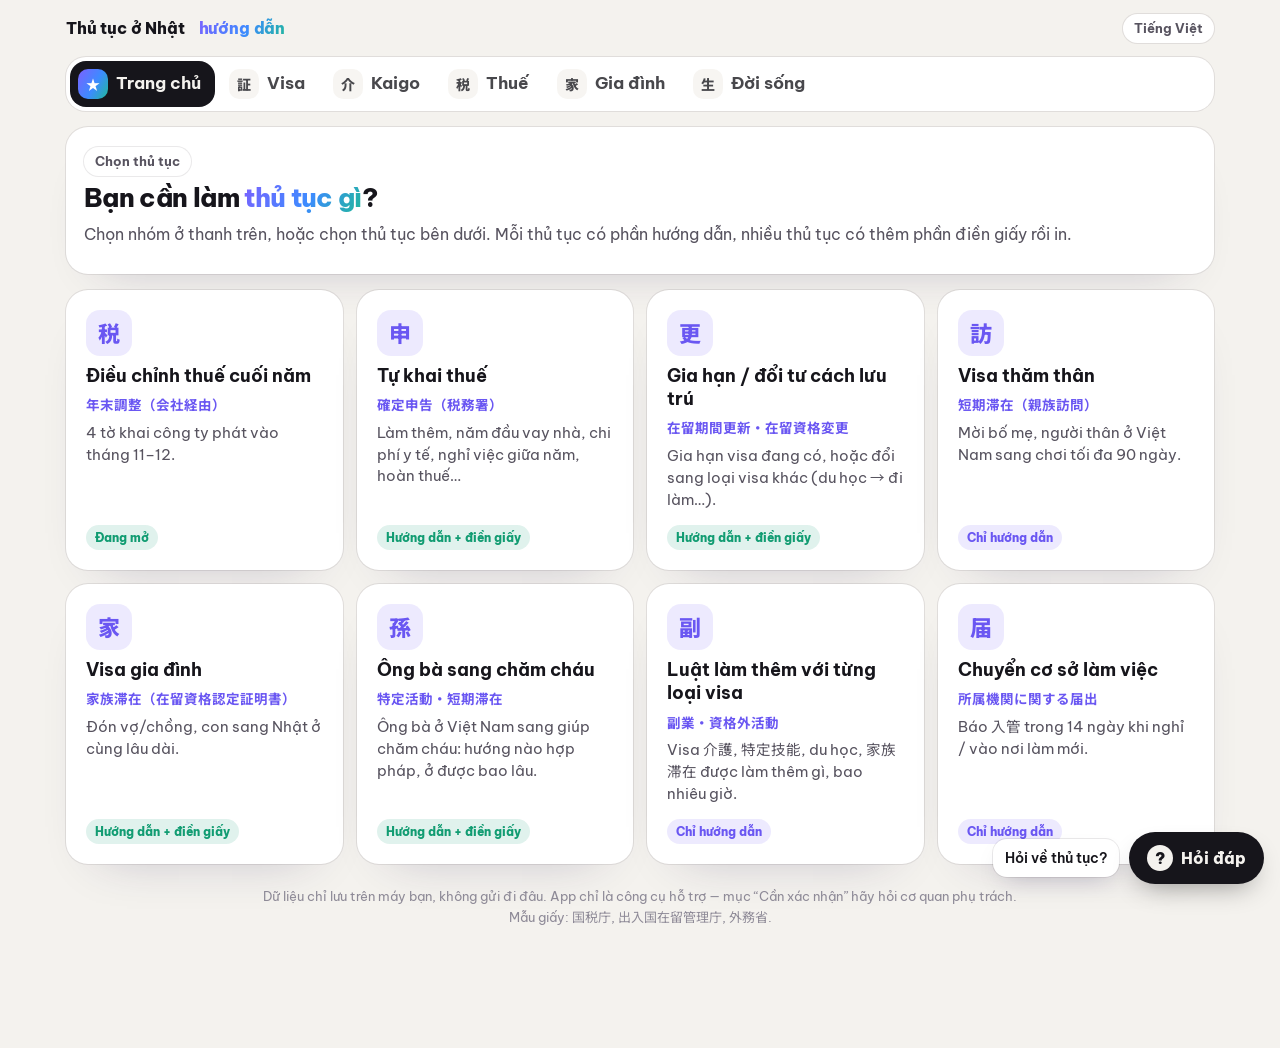
==== commit 108627a3: "Thêm tab chính/tab phụ, nhóm Kaigo, thủ tục làm thêm và chuyển cơ sở, hỏi đáp Kaigo Co-Authored-By: " ====
--- a/index.html
+++ b/index.html
@@ -5,7 +5,7 @@
 <meta name="viewport" content="width=device-width, initial-scale=1, viewport-fit=cover">
 <meta name="theme-color" content="#F4F2EE">
 <title>Thủ tục ở Nhật — hướng dẫn cho người Việt</title>
-<meta name="description" content="Hướng dẫn người Việt tại Nhật: 年末調整, 確定申告, gia hạn lưu trú, visa gia đình, visa thăm thân, ông bà sang chăm cháu.">
+<meta name="description" content="Hướng dẫn người Việt tại Nhật: thuế, visa, kaigo, gia đình.">
 <link rel="manifest" href="manifest.webmanifest">
 <link rel="icon" type="image/png" sizes="32x32" href="icons/favicon-32.png">
 <link rel="apple-touch-icon" href="icons/apple-touch-icon.png">
@@ -13,22 +13,24 @@
 <meta name="apple-mobile-web-app-title" content="Thủ tục Nhật">
 <link rel="preconnect" href="https://fonts.googleapis.com"><link rel="preconnect" href="https://fonts.gstatic.com" crossorigin>
 <link rel="stylesheet" href="https://fonts.googleapis.com/css2?family=Be+Vietnam+Pro:wght@400;500;600;700;800&family=Noto+Sans+JP:wght@400;500;700&family=Klee+One:wght@600&display=swap">
-<link rel="stylesheet" href="assets/app.css?v=1795697270">
+<link rel="stylesheet" href="assets/app.css?v=1795697721">
 </head>
-<body class="home-page">
+<body class="home-page" data-g="home">
 <div class="wrap">
   <header class="top">
     <a class="brand" href="./" style="color:inherit;text-decoration:none">Thủ tục ở Nhật&nbsp;<span class="brand-g">hướng dẫn</span></a>
     <div class="top-r"><button type="button" class="pill install" id="installBtn" hidden><svg class="icon" width="16" height="16" viewBox="0 0 24 24" aria-hidden="true"><path d="M12 3v12M7 10l5 5 5-5M5 21h14"/></svg>Cài app</button><span class="pill-tag yr">Tiếng Việt</span>
       <div class="acct-pop" id="installPop" hidden><b>Cài app lên iPhone/iPad</b>1. Mở trang bằng Safari. 2. Bấm nút Chia sẻ. 3. Chọn 「Thêm vào MH chính」.</div></div>
   </header>
-  <main id="app" aria-live="polite"><section class="card"><span class="pill-tag">Chọn thủ tục</span><h1>Bạn cần làm <span class="g">thủ tục gì</span>?</h1><p class="lead">Mỗi thủ tục có 2 phần: xem cần chuẩn bị gì, và điền tờ khai từng ô một rồi in ra.</p></section><div class="pgrid"><a class="pcard" href="nenmatsu.html"><span class="ic">税</span><b>Điều chỉnh thuế cuối năm</b><span class="jp">年末調整（会社経由）</span><p>4 tờ khai công ty phát vào tháng 11–12.</p><span class="when">Hạn: theo công ty, thường cuối tháng 11<span class=tag-open>ĐANG MỞ</span></span></a><a class="pcard" href="kakutei.html"><span class="ic">申</span><b>Tự khai thuế</b><span class="jp">確定申告（税務署）</span><p>Làm thêm, năm đầu vay nhà, chi phí y tế, nghỉ việc giữa năm, hoàn thuế…</p><span class="when">Hạn: 16/2 – 15/3/2027</span></a><a class="pcard" href="zairyu.html"><span class="ic">更</span><b>Gia hạn / đổi tư cách lưu trú</b><span class="jp">在留期間更新・在留資格変更</span><p>Gia hạn visa đang có, hoặc đổi sang loại visa khác (du học → đi làm…).</p><span class="when">Nộp từ 3 tháng trước khi hết hạn</span></a><a class="pcard" href="shinzoku.html"><span class="ic">訪</span><b>Visa thăm thân</b><span class="jp">短期滞在（親族訪問）</span><p>Mời bố mẹ, người thân ở Việt Nam sang chơi tối đa 90 ngày.</p><span class="when">Tối đa 90 ngày mỗi lần</span></a><a class="pcard" href="kazoku.html"><span class="ic">家</span><b>Visa gia đình</b><span class="jp">家族滞在（在留資格認定証明書）</span><p>Đón vợ/chồng, con sang Nhật ở cùng lâu dài.</p><span class="when">Xét duyệt khoảng 1–3 tháng</span></a><a class="pcard" href="mago.html"><span class="ic">孫</span><b>Ông bà sang chăm cháu</b><span class="jp">特定活動・短期滞在</span><p>Ông bà ở Việt Nam sang giúp chăm cháu: hướng nào hợp pháp, ở được bao lâu.</p><span class="when">Dài hạn: chỉ diện 高度専門職</span></a></div></main>
+  <nav class="mt no-print" aria-label="Nhóm thủ tục"><a href="./" data-g="home"><i>★</i>Trang chủ</a><a href="visa.html" data-g="visa"><i>証</i>Visa</a><a href="kaigo.html" data-g="kaigo"><i>介</i>Kaigo</a><a href="thue.html" data-g="thue"><i>税</i>Thuế</a><a href="giadinh.html" data-g="giadinh"><i>家</i>Gia đình</a><a href="doisong.html" data-g="doisong"><i>生</i>Đời sống</a></nav>
+  <main id="app" aria-live="polite"><section class="card"><span class="pill-tag">Chọn thủ tục</span><h1>Bạn cần làm <span class="g">thủ tục gì</span>?</h1><p class="lead">Chọn nhóm ở thanh trên, hoặc chọn thủ tục bên dưới. Mỗi thủ tục có phần hướng dẫn, nhiều thủ tục có thêm phần điền giấy rồi in.</p></section><div class="pgrid"><a class="pcard" href="nenmatsu.html" data-sub=""><span class="ic">税</span><b>Điều chỉnh thuế cuối năm</b><span class="jp">年末調整（会社経由）</span><p>4 tờ khai công ty phát vào tháng 11–12.</p><span class="meta"><span class="tg f">Đang mở</span></span></a><a class="pcard" href="kakutei.html" data-sub=""><span class="ic">申</span><b>Tự khai thuế</b><span class="jp">確定申告（税務署）</span><p>Làm thêm, năm đầu vay nhà, chi phí y tế, nghỉ việc giữa năm, hoàn thuế…</p><span class="meta"><span class="tg f">Hướng dẫn + điền giấy</span></span></a><a class="pcard" href="zairyu.html" data-sub=""><span class="ic">更</span><b>Gia hạn / đổi tư cách lưu trú</b><span class="jp">在留期間更新・在留資格変更</span><p>Gia hạn visa đang có, hoặc đổi sang loại visa khác (du học → đi làm…).</p><span class="meta"><span class="tg f">Hướng dẫn + điền giấy</span></span></a><a class="pcard" href="shinzoku.html" data-sub=""><span class="ic">訪</span><b>Visa thăm thân</b><span class="jp">短期滞在（親族訪問）</span><p>Mời bố mẹ, người thân ở Việt Nam sang chơi tối đa 90 ngày.</p><span class="meta"><span class="tg s">Chỉ hướng dẫn</span></span></a><a class="pcard" href="kazoku.html" data-sub=""><span class="ic">家</span><b>Visa gia đình</b><span class="jp">家族滞在（在留資格認定証明書）</span><p>Đón vợ/chồng, con sang Nhật ở cùng lâu dài.</p><span class="meta"><span class="tg f">Hướng dẫn + điền giấy</span></span></a><a class="pcard" href="mago.html" data-sub=""><span class="ic">孫</span><b>Ông bà sang chăm cháu</b><span class="jp">特定活動・短期滞在</span><p>Ông bà ở Việt Nam sang giúp chăm cháu: hướng nào hợp pháp, ở được bao lâu.</p><span class="meta"><span class="tg f">Hướng dẫn + điền giấy</span></span></a><a class="pcard" href="fukugyo.html" data-sub=""><span class="ic">副</span><b>Luật làm thêm với từng loại visa</b><span class="jp">副業・資格外活動</span><p>Visa 介護, 特定技能, du học, 家族滞在 được làm thêm gì, bao nhiêu giờ.</p><span class="meta"><span class="tg s">Chỉ hướng dẫn</span></span></a><a class="pcard" href="shozoku.html" data-sub=""><span class="ic">届</span><b>Chuyển cơ sở làm việc</b><span class="jp">所属機関に関する届出</span><p>Báo 入管 trong 14 ngày khi nghỉ / vào nơi làm mới.</p><span class="meta"><span class="tg s">Chỉ hướng dẫn</span></span></a></div></main>
   <footer>Dữ liệu chỉ lưu trên máy bạn, không gửi đi đâu. App chỉ là công cụ hỗ trợ — mục “Cần xác nhận” hãy hỏi cơ quan phụ trách.<br>Mẫu giấy: 国税庁, 出入国在留管理庁, 外務省.</footer>
 </div>
 <nav class="nav" id="nav" hidden><div class="nav-in" id="navIn"></div></nav>
 <script>window.QA_TOPIC="general"</script>
-<script src="assets/faq-data.js?v=1795697270"></script>
-<script src="assets/faq.js?v=1795697270"></script>
-<script src="assets/pwa.js?v=1795697270"></script>
+<script src="assets/tabs.js?v=1795697721"></script>
+<script src="assets/faq-data.js?v=1795697721"></script>
+<script src="assets/faq.js?v=1795697721"></script>
+<script src="assets/pwa.js?v=1795697721"></script>
 </body>
 </html>
--- a/assets/app.css
+++ b/assets/app.css
@@ -366,3 +366,22 @@
 @media print{.qa-fab,.qa-panel{display:none!important}}
 
 @media (max-width:420px){.brand-g{display:none}.brand{white-space:nowrap}}
+
+/* Tab chính / tab phụ */
+.mt{display:flex;gap:6px;overflow-x:auto;padding:4px;margin:0 0 16px;background:var(--surface);border-radius:20px;box-shadow:0 0 0 1px var(--line);scrollbar-width:none;-webkit-overflow-scrolling:touch}
+.mt::-webkit-scrollbar{display:none}
+.mt a{flex:none;display:flex;align-items:center;gap:8px;padding:8px 14px 8px 8px;border-radius:16px;font-weight:700;color:inherit;opacity:.78;text-decoration:none;white-space:nowrap}
+.mt a i{font-style:normal;width:30px;height:30px;border-radius:10px;display:grid;place-items:center;background:var(--sunken);font-weight:800;font-size:14px;font-family:var(--jp,inherit)}
+.mt a:hover{opacity:1}
+.mt a.on{background:var(--ink);color:var(--bg);opacity:1}.mt a.on i{background:var(--grad,var(--primary));color:#fff}
+.mt a:focus-visible{outline:2px solid var(--primary);outline-offset:2px}
+.ghead{margin:6px 2px 10px}.ghead h1{margin:0;font-size:26px;line-height:1.25}.ghead p{margin:4px 0 0;opacity:.75}
+.sub{display:flex;gap:8px;flex-wrap:wrap;margin:12px 0 16px}
+.sub button{font:inherit;cursor:pointer;padding:9px 16px;border:0;border-radius:999px;font-weight:700;font-size:15px;color:inherit;box-shadow:inset 0 0 0 1.5px var(--line);background:var(--surface)}
+.sub button.on{background:var(--primary);color:#fff;box-shadow:none}
+.pcard .meta{margin-top:auto;display:flex;flex-wrap:wrap;gap:6px;padding-top:6px}
+.tg{padding:3px 9px;border-radius:999px;font-size:12px;font-weight:800;background:var(--sunken)}
+.tg.f{background:rgba(17,156,114,.13);color:var(--ok)}.tg.s{background:rgba(106,87,242,.12);color:var(--primary)}
+.also{margin-top:22px;padding:14px 16px;border-radius:16px;background:var(--sunken);font-size:14.5px}
+.soon{padding:40px 20px;text-align:center;border-radius:20px;background:var(--surface);box-shadow:0 0 0 1px var(--line)}
+@media(max-width:600px){.ghead h1{font-size:22px}.sub{flex-wrap:nowrap;overflow-x:auto;scrollbar-width:none}.sub button{flex:none}.mt a{padding:6px 12px 6px 6px}}
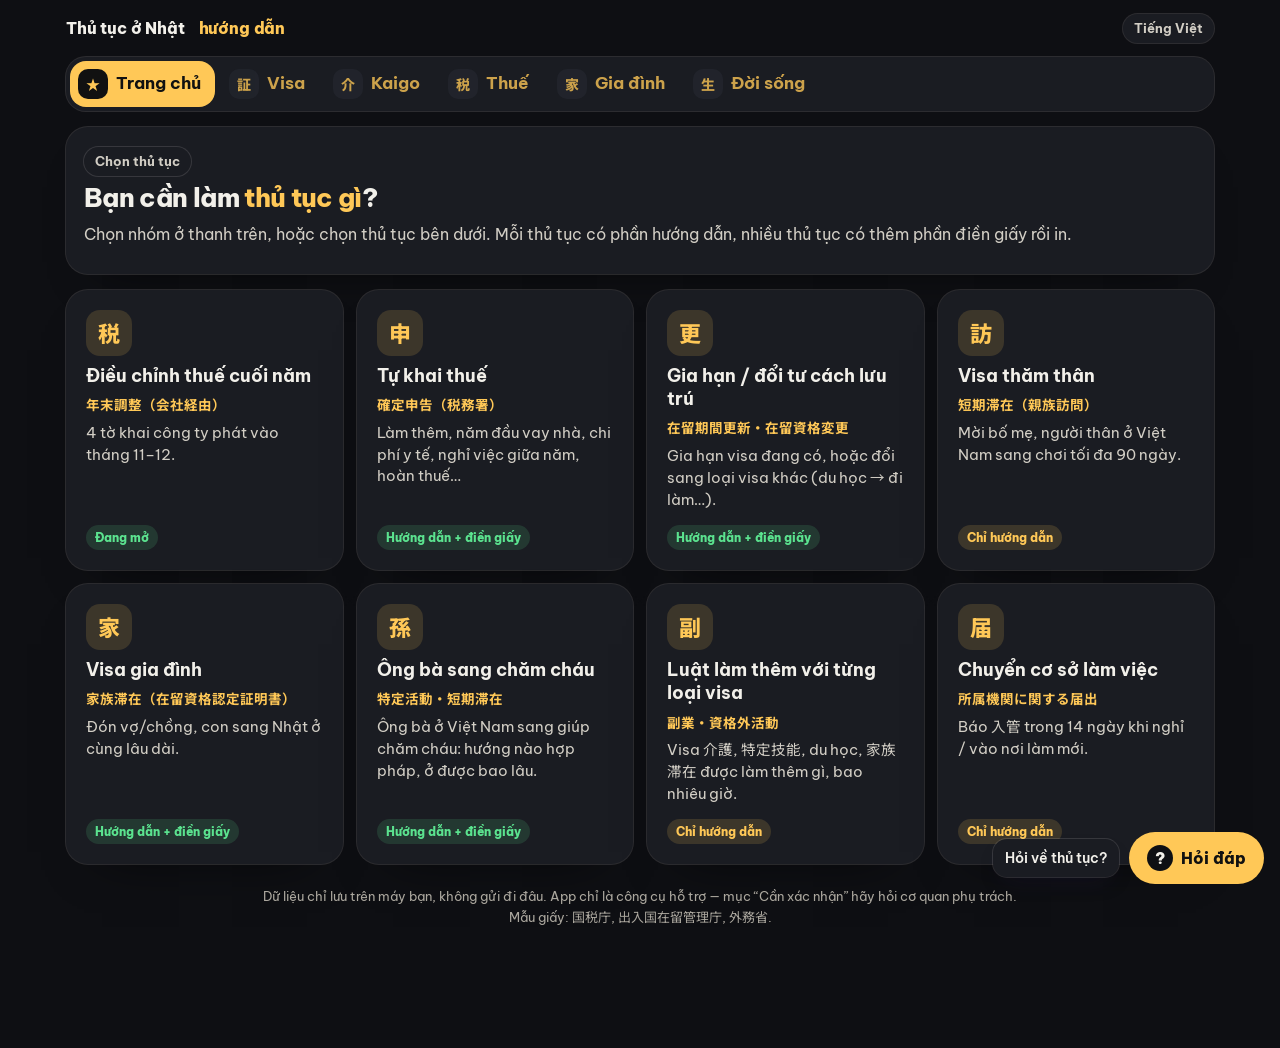
==== commit ef8f7c37: "Giao diện đen mặc định, màu nhấn vàng hổ phách thay màu tím, chữ tương phản cao, bản in nền trắng Co" ====
--- a/index.html
+++ b/index.html
@@ -3,7 +3,7 @@
 <head>
 <meta charset="utf-8">
 <meta name="viewport" content="width=device-width, initial-scale=1, viewport-fit=cover">
-<meta name="theme-color" content="#F4F2EE">
+<meta name="theme-color" content="#0E0F13">
 <title>Thủ tục ở Nhật — hướng dẫn cho người Việt</title>
 <meta name="description" content="Hướng dẫn người Việt tại Nhật: thuế, visa, kaigo, gia đình.">
 <link rel="manifest" href="manifest.webmanifest">
@@ -13,7 +13,7 @@
 <meta name="apple-mobile-web-app-title" content="Thủ tục Nhật">
 <link rel="preconnect" href="https://fonts.googleapis.com"><link rel="preconnect" href="https://fonts.gstatic.com" crossorigin>
 <link rel="stylesheet" href="https://fonts.googleapis.com/css2?family=Be+Vietnam+Pro:wght@400;500;600;700;800&family=Noto+Sans+JP:wght@400;500;700&family=Klee+One:wght@600&display=swap">
-<link rel="stylesheet" href="assets/app.css?v=1795697721">
+<link rel="stylesheet" href="assets/app.css?v=1795702815">
 </head>
 <body class="home-page" data-g="home">
 <div class="wrap">
@@ -28,9 +28,9 @@
 </div>
 <nav class="nav" id="nav" hidden><div class="nav-in" id="navIn"></div></nav>
 <script>window.QA_TOPIC="general"</script>
-<script src="assets/tabs.js?v=1795697721"></script>
-<script src="assets/faq-data.js?v=1795697721"></script>
-<script src="assets/faq.js?v=1795697721"></script>
-<script src="assets/pwa.js?v=1795697721"></script>
+<script src="assets/tabs.js?v=1795702815"></script>
+<script src="assets/faq-data.js?v=1795702815"></script>
+<script src="assets/faq.js?v=1795702815"></script>
+<script src="assets/pwa.js?v=1795702815"></script>
 </body>
 </html>
--- a/assets/app.css
+++ b/assets/app.css
@@ -385,3 +385,32 @@
 .also{margin-top:22px;padding:14px 16px;border-radius:16px;background:var(--sunken);font-size:14.5px}
 .soon{padding:40px 20px;text-align:center;border-radius:20px;background:var(--surface);box-shadow:0 0 0 1px var(--line)}
 @media(max-width:600px){.ghead h1{font-size:22px}.sub{flex-wrap:nowrap;overflow-x:auto;scrollbar-width:none}.sub button{flex:none}.mt a{padding:6px 12px 6px 6px}}
+
+/* ===== Giao diện đen (mặc định cho mọi máy) — nhấn vàng hổ phách, không dùng tím ===== */
+:root:not(#_){
+  color-scheme:dark;
+  --bg:#0E0F13; --surface:#1A1C22; --sunken:#23262E; --ink:#F2F0EA; --ink-2:#D2CEC5; --ink-3:#ABA79E;
+  --line:rgba(242,240,234,.13); --line-2:rgba(242,240,234,.24);
+  --primary:#FFC857; --primary-ink:#111111; --primary-soft:rgba(255,200,87,.15); --primary-line:rgba(255,200,87,.55);
+  --ok:#5BE38F; --ok-soft:rgba(91,227,143,.14); --warn:#FFA552; --warn-soft:rgba(255,165,82,.14); --danger:#FF8080; --danger-soft:rgba(255,128,128,.14);
+  --pen:#FFE3A3; --paper:#202329; --paper-line:#30343D; --paper-ink:#BDB7A8; --mark:#FFC857; --viewer:#121318;
+  --grad:linear-gradient(#FFC857,#FFC857);
+  --sh-1:0 0 0 0 transparent; --sh-2:0 24px 50px -30px rgba(0,0,0,.85);
+}
+html,body{background:var(--bg);color:var(--ink)}
+.card,.pcard{box-shadow:0 0 0 1px var(--line),0 24px 50px -36px rgba(0,0,0,.8)}
+.btn-pri,.install,.qa-btn,.qa-in button,.qa-m.me,.sub button.on,.tab.on,.help-btn[aria-expanded="true"]{background:var(--primary)!important;color:#111!important;box-shadow:none}
+.mt a.on{background:var(--primary);color:#111}.mt a.on i{background:#111;color:var(--primary)}
+.qa-av,.mode .n,.brand .logo{background:var(--primary);color:#111}
+.pcard .jp,.jp-accent{color:var(--primary)}
+.tg.f{background:var(--ok-soft);color:var(--ok)}.tg.s{background:var(--primary-soft);color:var(--primary)}
+/* ô tô sáng trên ảnh giấy trắng: vàng đậm để thấy rõ */
+.hl{fill:rgba(255,190,40,.30);stroke:#E39500;stroke-width:2.6}
+@media print{
+  :root:not(#_){color-scheme:light;--bg:#fff;--surface:#fff;--sunken:#f2f2f2;--ink:#000;--ink-2:#333;--ink-3:#555;--line:#ccc;--line-2:#999;--primary:#000;--primary-soft:#eee;--pen:#1F4FD6;--paper:#fff;--paper-line:#ddd;--ok:#0A6B3C;--warn:#9A4A00;--danger:#A00}
+  html,body{background:#fff!important;color:#000!important}
+  .hl{display:none}
+}
+@keyframes hlp{50%{fill:rgba(255,190,40,.48)}}
+a:not([class]),a:not([class]):visited,.qa-src a,.qa-src a:visited{color:var(--primary)}
+@media print{a:not([class]){color:#000}}
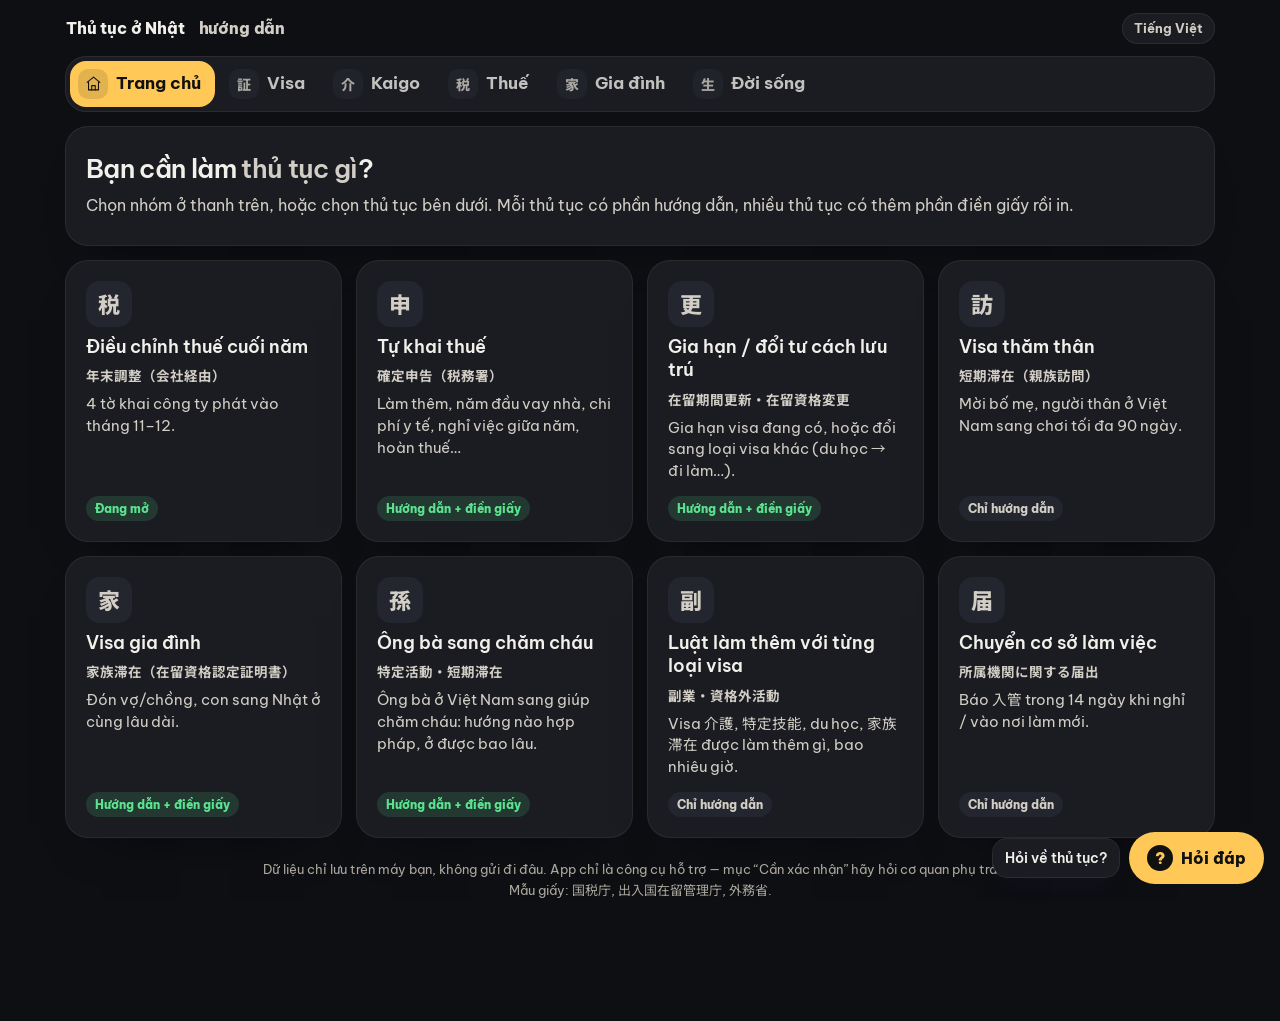
==== commit 9a968db8: "Tinh gọn giao diện: vàng chỉ cho điểm nhấn, chữ thường, thanh chuyển chế độ, danh sách gọn trên điện" ====
--- a/index.html
+++ b/index.html
@@ -13,7 +13,7 @@
 <meta name="apple-mobile-web-app-title" content="Thủ tục Nhật">
 <link rel="preconnect" href="https://fonts.googleapis.com"><link rel="preconnect" href="https://fonts.gstatic.com" crossorigin>
 <link rel="stylesheet" href="https://fonts.googleapis.com/css2?family=Be+Vietnam+Pro:wght@400;500;600;700;800&family=Noto+Sans+JP:wght@400;500;700&family=Klee+One:wght@600&display=swap">
-<link rel="stylesheet" href="assets/app.css?v=1795702815">
+<link rel="stylesheet" href="assets/app.css?v=1795703546">
 </head>
 <body class="home-page" data-g="home">
 <div class="wrap">
@@ -22,15 +22,15 @@
     <div class="top-r"><button type="button" class="pill install" id="installBtn" hidden><svg class="icon" width="16" height="16" viewBox="0 0 24 24" aria-hidden="true"><path d="M12 3v12M7 10l5 5 5-5M5 21h14"/></svg>Cài app</button><span class="pill-tag yr">Tiếng Việt</span>
       <div class="acct-pop" id="installPop" hidden><b>Cài app lên iPhone/iPad</b>1. Mở trang bằng Safari. 2. Bấm nút Chia sẻ. 3. Chọn 「Thêm vào MH chính」.</div></div>
   </header>
-  <nav class="mt no-print" aria-label="Nhóm thủ tục"><a href="./" data-g="home"><i>★</i>Trang chủ</a><a href="visa.html" data-g="visa"><i>証</i>Visa</a><a href="kaigo.html" data-g="kaigo"><i>介</i>Kaigo</a><a href="thue.html" data-g="thue"><i>税</i>Thuế</a><a href="giadinh.html" data-g="giadinh"><i>家</i>Gia đình</a><a href="doisong.html" data-g="doisong"><i>生</i>Đời sống</a></nav>
-  <main id="app" aria-live="polite"><section class="card"><span class="pill-tag">Chọn thủ tục</span><h1>Bạn cần làm <span class="g">thủ tục gì</span>?</h1><p class="lead">Chọn nhóm ở thanh trên, hoặc chọn thủ tục bên dưới. Mỗi thủ tục có phần hướng dẫn, nhiều thủ tục có thêm phần điền giấy rồi in.</p></section><div class="pgrid"><a class="pcard" href="nenmatsu.html" data-sub=""><span class="ic">税</span><b>Điều chỉnh thuế cuối năm</b><span class="jp">年末調整（会社経由）</span><p>4 tờ khai công ty phát vào tháng 11–12.</p><span class="meta"><span class="tg f">Đang mở</span></span></a><a class="pcard" href="kakutei.html" data-sub=""><span class="ic">申</span><b>Tự khai thuế</b><span class="jp">確定申告（税務署）</span><p>Làm thêm, năm đầu vay nhà, chi phí y tế, nghỉ việc giữa năm, hoàn thuế…</p><span class="meta"><span class="tg f">Hướng dẫn + điền giấy</span></span></a><a class="pcard" href="zairyu.html" data-sub=""><span class="ic">更</span><b>Gia hạn / đổi tư cách lưu trú</b><span class="jp">在留期間更新・在留資格変更</span><p>Gia hạn visa đang có, hoặc đổi sang loại visa khác (du học → đi làm…).</p><span class="meta"><span class="tg f">Hướng dẫn + điền giấy</span></span></a><a class="pcard" href="shinzoku.html" data-sub=""><span class="ic">訪</span><b>Visa thăm thân</b><span class="jp">短期滞在（親族訪問）</span><p>Mời bố mẹ, người thân ở Việt Nam sang chơi tối đa 90 ngày.</p><span class="meta"><span class="tg s">Chỉ hướng dẫn</span></span></a><a class="pcard" href="kazoku.html" data-sub=""><span class="ic">家</span><b>Visa gia đình</b><span class="jp">家族滞在（在留資格認定証明書）</span><p>Đón vợ/chồng, con sang Nhật ở cùng lâu dài.</p><span class="meta"><span class="tg f">Hướng dẫn + điền giấy</span></span></a><a class="pcard" href="mago.html" data-sub=""><span class="ic">孫</span><b>Ông bà sang chăm cháu</b><span class="jp">特定活動・短期滞在</span><p>Ông bà ở Việt Nam sang giúp chăm cháu: hướng nào hợp pháp, ở được bao lâu.</p><span class="meta"><span class="tg f">Hướng dẫn + điền giấy</span></span></a><a class="pcard" href="fukugyo.html" data-sub=""><span class="ic">副</span><b>Luật làm thêm với từng loại visa</b><span class="jp">副業・資格外活動</span><p>Visa 介護, 特定技能, du học, 家族滞在 được làm thêm gì, bao nhiêu giờ.</p><span class="meta"><span class="tg s">Chỉ hướng dẫn</span></span></a><a class="pcard" href="shozoku.html" data-sub=""><span class="ic">届</span><b>Chuyển cơ sở làm việc</b><span class="jp">所属機関に関する届出</span><p>Báo 入管 trong 14 ngày khi nghỉ / vào nơi làm mới.</p><span class="meta"><span class="tg s">Chỉ hướng dẫn</span></span></a></div></main>
+  <nav class="mt no-print" aria-label="Nhóm thủ tục"><a href="./" data-g="home"><i><svg width="17" height="17" viewBox="0 0 24 24" fill="none" stroke="currentColor" stroke-width="1.5" stroke-linecap="round" stroke-linejoin="round" aria-hidden="true"><path d="M3 10.5 12 3l9 7.5"/><path d="M5 9.5V21h14V9.5"/><path d="M9.5 21v-6h5v6"/></svg></i>Trang chủ</a><a href="visa.html" data-g="visa"><i>証</i>Visa</a><a href="kaigo.html" data-g="kaigo"><i>介</i>Kaigo</a><a href="thue.html" data-g="thue"><i>税</i>Thuế</a><a href="giadinh.html" data-g="giadinh"><i>家</i>Gia đình</a><a href="doisong.html" data-g="doisong"><i>生</i>Đời sống</a></nav>
+  <main id="app" aria-live="polite"><section class="card"><h1>Bạn cần làm <span class="g">thủ tục gì</span>?</h1><p class="lead">Chọn nhóm ở thanh trên, hoặc chọn thủ tục bên dưới. Mỗi thủ tục có phần hướng dẫn, nhiều thủ tục có thêm phần điền giấy rồi in.</p></section><div class="pgrid"><a class="pcard" href="nenmatsu.html" data-sub=""><span class="ic">税</span><b>Điều chỉnh thuế cuối năm</b><span class="jp">年末調整（会社経由）</span><p>4 tờ khai công ty phát vào tháng 11–12.</p><span class="meta"><span class="tg f">Đang mở</span></span></a><a class="pcard" href="kakutei.html" data-sub=""><span class="ic">申</span><b>Tự khai thuế</b><span class="jp">確定申告（税務署）</span><p>Làm thêm, năm đầu vay nhà, chi phí y tế, nghỉ việc giữa năm, hoàn thuế…</p><span class="meta"><span class="tg f">Hướng dẫn + điền giấy</span></span></a><a class="pcard" href="zairyu.html" data-sub=""><span class="ic">更</span><b>Gia hạn / đổi tư cách lưu trú</b><span class="jp">在留期間更新・在留資格変更</span><p>Gia hạn visa đang có, hoặc đổi sang loại visa khác (du học → đi làm…).</p><span class="meta"><span class="tg f">Hướng dẫn + điền giấy</span></span></a><a class="pcard" href="shinzoku.html" data-sub=""><span class="ic">訪</span><b>Visa thăm thân</b><span class="jp">短期滞在（親族訪問）</span><p>Mời bố mẹ, người thân ở Việt Nam sang chơi tối đa 90 ngày.</p><span class="meta"><span class="tg s">Chỉ hướng dẫn</span></span></a><a class="pcard" href="kazoku.html" data-sub=""><span class="ic">家</span><b>Visa gia đình</b><span class="jp">家族滞在（在留資格認定証明書）</span><p>Đón vợ/chồng, con sang Nhật ở cùng lâu dài.</p><span class="meta"><span class="tg f">Hướng dẫn + điền giấy</span></span></a><a class="pcard" href="mago.html" data-sub=""><span class="ic">孫</span><b>Ông bà sang chăm cháu</b><span class="jp">特定活動・短期滞在</span><p>Ông bà ở Việt Nam sang giúp chăm cháu: hướng nào hợp pháp, ở được bao lâu.</p><span class="meta"><span class="tg f">Hướng dẫn + điền giấy</span></span></a><a class="pcard" href="fukugyo.html" data-sub=""><span class="ic">副</span><b>Luật làm thêm với từng loại visa</b><span class="jp">副業・資格外活動</span><p>Visa 介護, 特定技能, du học, 家族滞在 được làm thêm gì, bao nhiêu giờ.</p><span class="meta"><span class="tg s">Chỉ hướng dẫn</span></span></a><a class="pcard" href="shozoku.html" data-sub=""><span class="ic">届</span><b>Chuyển cơ sở làm việc</b><span class="jp">所属機関に関する届出</span><p>Báo 入管 trong 14 ngày khi nghỉ / vào nơi làm mới.</p><span class="meta"><span class="tg s">Chỉ hướng dẫn</span></span></a></div></main>
   <footer>Dữ liệu chỉ lưu trên máy bạn, không gửi đi đâu. App chỉ là công cụ hỗ trợ — mục “Cần xác nhận” hãy hỏi cơ quan phụ trách.<br>Mẫu giấy: 国税庁, 出入国在留管理庁, 外務省.</footer>
 </div>
 <nav class="nav" id="nav" hidden><div class="nav-in" id="navIn"></div></nav>
 <script>window.QA_TOPIC="general"</script>
-<script src="assets/tabs.js?v=1795702815"></script>
-<script src="assets/faq-data.js?v=1795702815"></script>
-<script src="assets/faq.js?v=1795702815"></script>
-<script src="assets/pwa.js?v=1795702815"></script>
+<script src="assets/tabs.js?v=1795703546"></script>
+<script src="assets/faq-data.js?v=1795703546"></script>
+<script src="assets/faq.js?v=1795703546"></script>
+<script src="assets/pwa.js?v=1795703546"></script>
 </body>
 </html>
--- a/assets/app.css
+++ b/assets/app.css
@@ -414,3 +414,73 @@
 @keyframes hlp{50%{fill:rgba(255,190,40,.48)}}
 a:not([class]),a:not([class]):visited,.qa-src a,.qa-src a:visited{color:var(--primary)}
 @media print{a:not([class]){color:#000}}
+
+/* ===== Tinh gọn giao diện: vàng chỉ cho điểm nhấn, chữ thường, ít thẻ lồng thẻ ===== */
+:root:not(#_){
+  --accent:#FFC857;
+  --primary:#ECE9E2; --primary-ink:#111111; --primary-soft:rgba(242,240,234,.10); --primary-line:rgba(242,240,234,.42);
+  --raise:rgba(242,240,234,.07); --sel:rgba(242,240,234,.14); --sel-line:rgba(255,255,255,.45);
+  --grad:linear-gradient(var(--accent),var(--accent));
+}
+/* Vàng chỉ còn ở: tab chính đang chọn, nút chính, nút Hỏi đáp, thanh tiến trình, ô tô sáng */
+.btn-pri,.qa-btn{background:var(--accent)!important;color:#111!important}
+.qa-btn i{background:#111;color:var(--accent)}
+.mt a.on{background:var(--accent);color:#111}.mt a.on i{background:rgba(17,17,17,.12);color:#111}
+.bar i{background:var(--accent)}
+.install,.qa-in button,.qa-m.me,.sub button.on,.tab.on,.help-btn[aria-expanded="true"]{background:var(--primary)!important;color:#111!important}
+.brand-g,h1 .g{background:none!important;-webkit-text-fill-color:currentColor;color:var(--ink-2)!important}
+.pcard .jp,.jp-accent,.mini-hero .jp,.eyebrow,.card>.pill:first-child{color:var(--ink-2)}
+.pcard .ic,.mt a i{background:var(--sunken);color:var(--ink-2)}
+.qa-av,.mode .n,.brand .logo{background:var(--sunken);color:var(--ink)}
+.steps2 li::before,.tl li::before{background:var(--sunken)!important;color:var(--ink)!important}
+.tg.s{background:var(--sunken);color:var(--ink-2)}
+.chip[aria-pressed="true"]{background:var(--sel);color:var(--ink);box-shadow:inset 0 0 0 1.5px var(--sel-line)}
+.chip[aria-pressed="true"]::before{box-shadow:inset 0 0 0 6px var(--ink)}
+.pk.on{box-shadow:0 0 0 1.5px var(--sel-line)}.pk.on .pk-check{background:var(--ink);color:#111}
+.pcard:hover,.pk:hover{box-shadow:0 0 0 1.5px var(--primary-line)}
+.qa-go{background:var(--sunken);color:var(--ink)}
+a:not([class]),a:not([class]):visited,.qa-src a,.qa-src a:visited{color:var(--ink);text-decoration:underline;text-decoration-color:var(--ink-3);text-underline-offset:2px}
+/* Chữ: tiêu đề 600, không in hoa, không giãn chữ */
+h1,h2,.ghead h1{font-weight:600}
+body *{text-transform:none!important}
+.eyebrow,.card>.pill:first-child,.write .wl,.qd small,.lab2,.tag-open{letter-spacing:normal;font-weight:600}
+.qd small,.lab2{font-size:13px}
+b,strong{font-weight:600}
+/* Nút chế độ: một thanh chuyển gọn */
+.mode{display:flex;gap:4px;padding:4px;margin:16px 0 0;border-radius:14px;background:var(--sunken)}
+.mode button{flex:1;justify-content:center;align-items:center;text-align:center;padding:10px 12px;border-radius:10px;background:transparent;box-shadow:none;color:var(--ink-2)}
+.mode button.on{background:var(--sel);color:var(--ink);box-shadow:none}
+.mode button:disabled{opacity:.45}
+.mode .n,.mode span.s{display:none}.mode b{font-size:15px;font-weight:600}
+/* 4 ô tóm tắt: không viền, chỉ nền sáng hơn thẻ */
+.quad{gap:8px;margin-top:16px}.qd{background:var(--raise);box-shadow:none;border:0;padding:12px}
+/* Nhịp khoảng cách 4px: trong thẻ nhỏ hơn giữa các thẻ */
+.card{padding:20px;margin-bottom:16px}
+.pgrid{gap:16px;margin-top:16px}
+.pcard{padding:20px;gap:8px}
+.cols{gap:16px}
+.mt{margin-bottom:16px}
+/* Bong bóng Hỏi đáp tự ẩn */
+.qa-fab .qa-bub{transition:opacity .3s}.qa-fab.nb .qa-bub{opacity:0;visibility:hidden;pointer-events:none}
+@media (max-width:600px){
+  .card{padding:16px}
+  .pgrid{gap:8px;margin-top:12px}
+  .pcard{display:grid;grid-template-columns:40px 1fr;column-gap:12px;row-gap:2px;padding:12px;align-items:start}
+  .pcard .ic{grid-row:1 / span 4;width:40px;height:40px;border-radius:12px;font-size:18px}
+  .pcard b{font-size:16px;line-height:1.35}.pcard .jp{font-size:12.5px}
+  .pcard p{font-size:13.5px;white-space:nowrap;overflow:hidden;text-overflow:ellipsis}
+  .pcard .meta{padding-top:4px;gap:4px}.pcard .tg{font-size:11px;padding:2px 8px}
+  .pcard .when{font-size:12px;padding-top:2px}
+  .quad{grid-template-columns:1fr 1fr}
+}
+@media print{.mode{display:none}}
+.mt a,.mt a:visited{text-decoration:none!important;color:inherit}.mt a.on{color:#111}
+@media (max-width:600px){
+  .pcard{padding:10px 12px;row-gap:0}
+  .pcard b{font-size:15.5px;line-height:1.3}.pcard .jp{font-size:12px;line-height:1.4}.pcard p{font-size:13px;line-height:1.45}
+  .pcard .meta{padding-top:4px}.pcard .tg{font-size:11px;line-height:1.4;padding:1px 7px}
+  body.home-page main>.card:first-child .lead{display:none}
+  body.home-page main>.card:first-child{padding:14px 16px;margin-bottom:8px}
+  body.home-page main>.card:first-child h1{font-size:22px;margin:0}
+  .ghead{margin-bottom:4px}.ghead p{font-size:14.5px}
+}
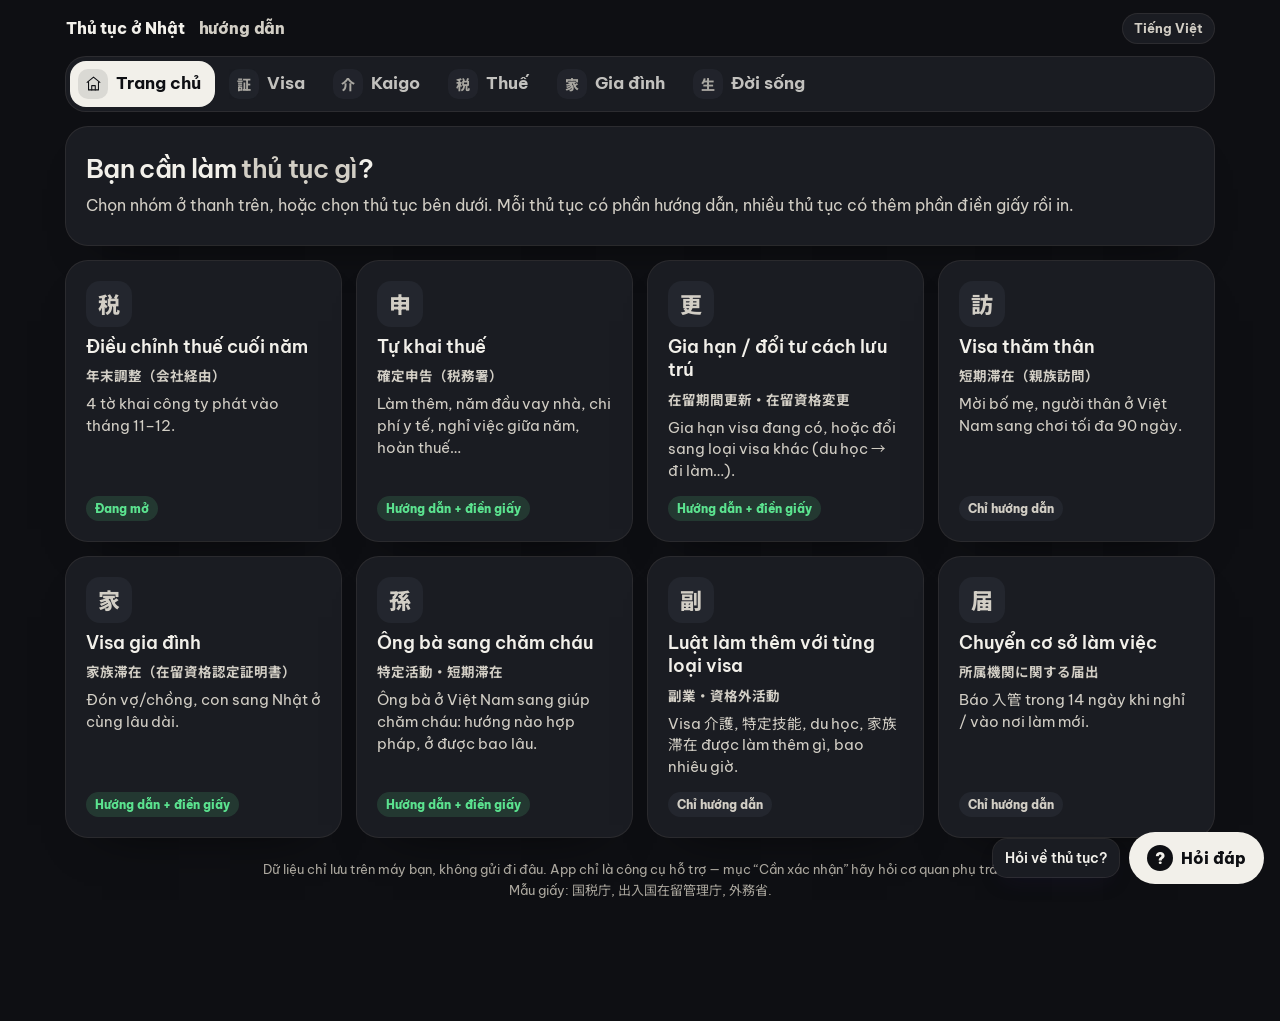
==== commit 9084f564: "Màu nhấn trắng ngà thay vàng; ô tô sáng trên giấy mẫu màu cam đỏ Co-Authored-By: Claude Opus 5.5 <no" ====
--- a/index.html
+++ b/index.html
@@ -13,7 +13,7 @@
 <meta name="apple-mobile-web-app-title" content="Thủ tục Nhật">
 <link rel="preconnect" href="https://fonts.googleapis.com"><link rel="preconnect" href="https://fonts.gstatic.com" crossorigin>
 <link rel="stylesheet" href="https://fonts.googleapis.com/css2?family=Be+Vietnam+Pro:wght@400;500;600;700;800&family=Noto+Sans+JP:wght@400;500;700&family=Klee+One:wght@600&display=swap">
-<link rel="stylesheet" href="assets/app.css?v=1795703546">
+<link rel="stylesheet" href="assets/app.css?v=1795703971">
 </head>
 <body class="home-page" data-g="home">
 <div class="wrap">
@@ -28,9 +28,9 @@
 </div>
 <nav class="nav" id="nav" hidden><div class="nav-in" id="navIn"></div></nav>
 <script>window.QA_TOPIC="general"</script>
-<script src="assets/tabs.js?v=1795703546"></script>
-<script src="assets/faq-data.js?v=1795703546"></script>
-<script src="assets/faq.js?v=1795703546"></script>
-<script src="assets/pwa.js?v=1795703546"></script>
+<script src="assets/tabs.js?v=1795703971"></script>
+<script src="assets/faq-data.js?v=1795703971"></script>
+<script src="assets/faq.js?v=1795703971"></script>
+<script src="assets/pwa.js?v=1795703971"></script>
 </body>
 </html>
--- a/assets/app.css
+++ b/assets/app.css
@@ -484,3 +484,17 @@
   body.home-page main>.card:first-child h1{font-size:22px;margin:0}
   .ghead{margin-bottom:4px}.ghead p{font-size:14.5px}
 }
+
+/* ===== Nhấn trắng ngà (bỏ vàng); ô tô sáng trên giấy trắng: cam đỏ ===== */
+:root:not(#_){--accent:#F2F0EA; --mark:#E05A2B; --pen:#E9E5DB; --grad:linear-gradient(var(--accent),var(--accent))}
+.btn-pri,.qa-btn{background:var(--accent)!important;color:#0E0F13!important}
+.btn-pri:hover,.qa-btn:hover{background:#FFFFFF!important}
+.qa-btn i{background:#0E0F13;color:var(--accent)}
+.mt a.on{background:var(--accent);color:#0E0F13}.mt a.on i{background:rgba(14,15,19,.10);color:#0E0F13}
+.mt a:not(.on):hover{opacity:1;background:var(--raise)}
+.bar i{background:var(--accent)}
+:focus-visible{outline:2px solid #FFFFFF;outline-offset:2px}
+.hl{fill:rgba(224,90,43,.18);stroke:#E05A2B;stroke-width:2}
+@keyframes hlp{50%{fill:rgba(224,90,43,.30)}}
+.mark{fill:rgba(224,90,43,.16);stroke:#E05A2B}.markn{fill:#E05A2B}
+.lb-how li i{color:#0E0F13}
